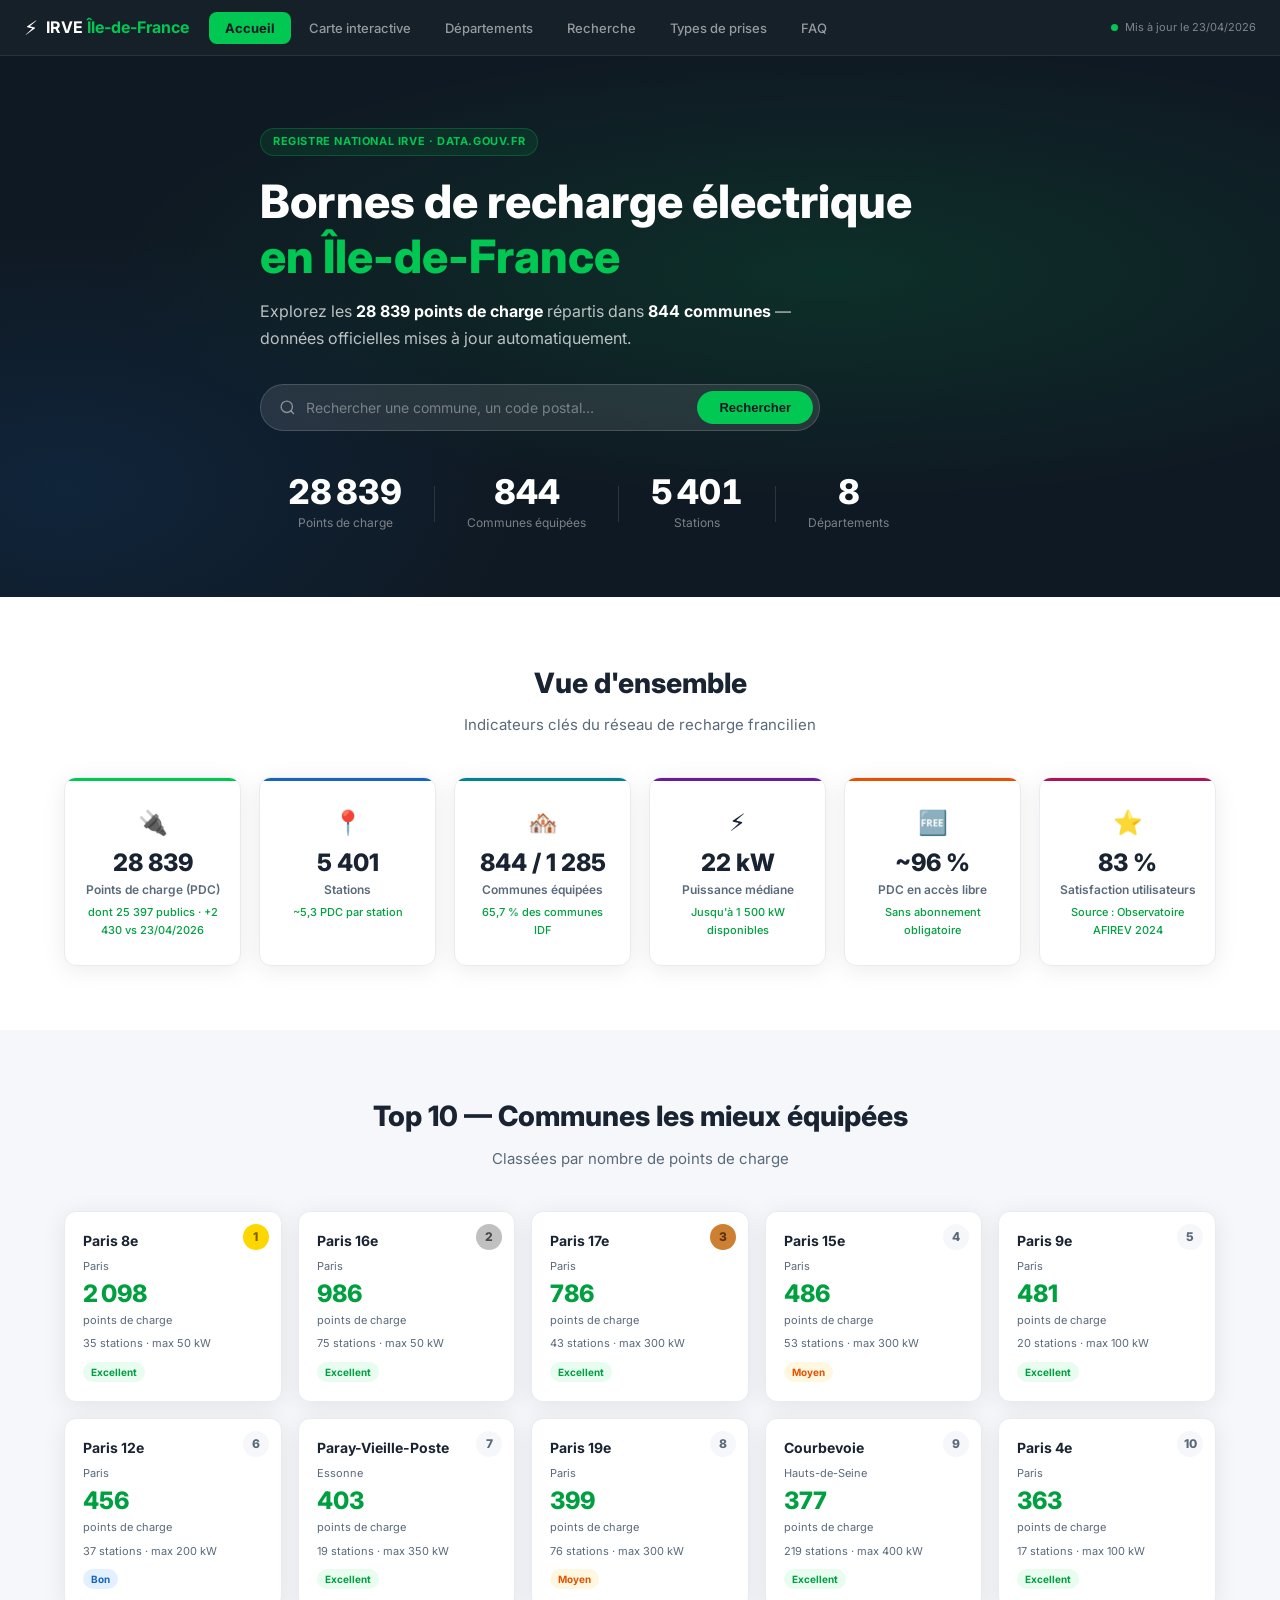
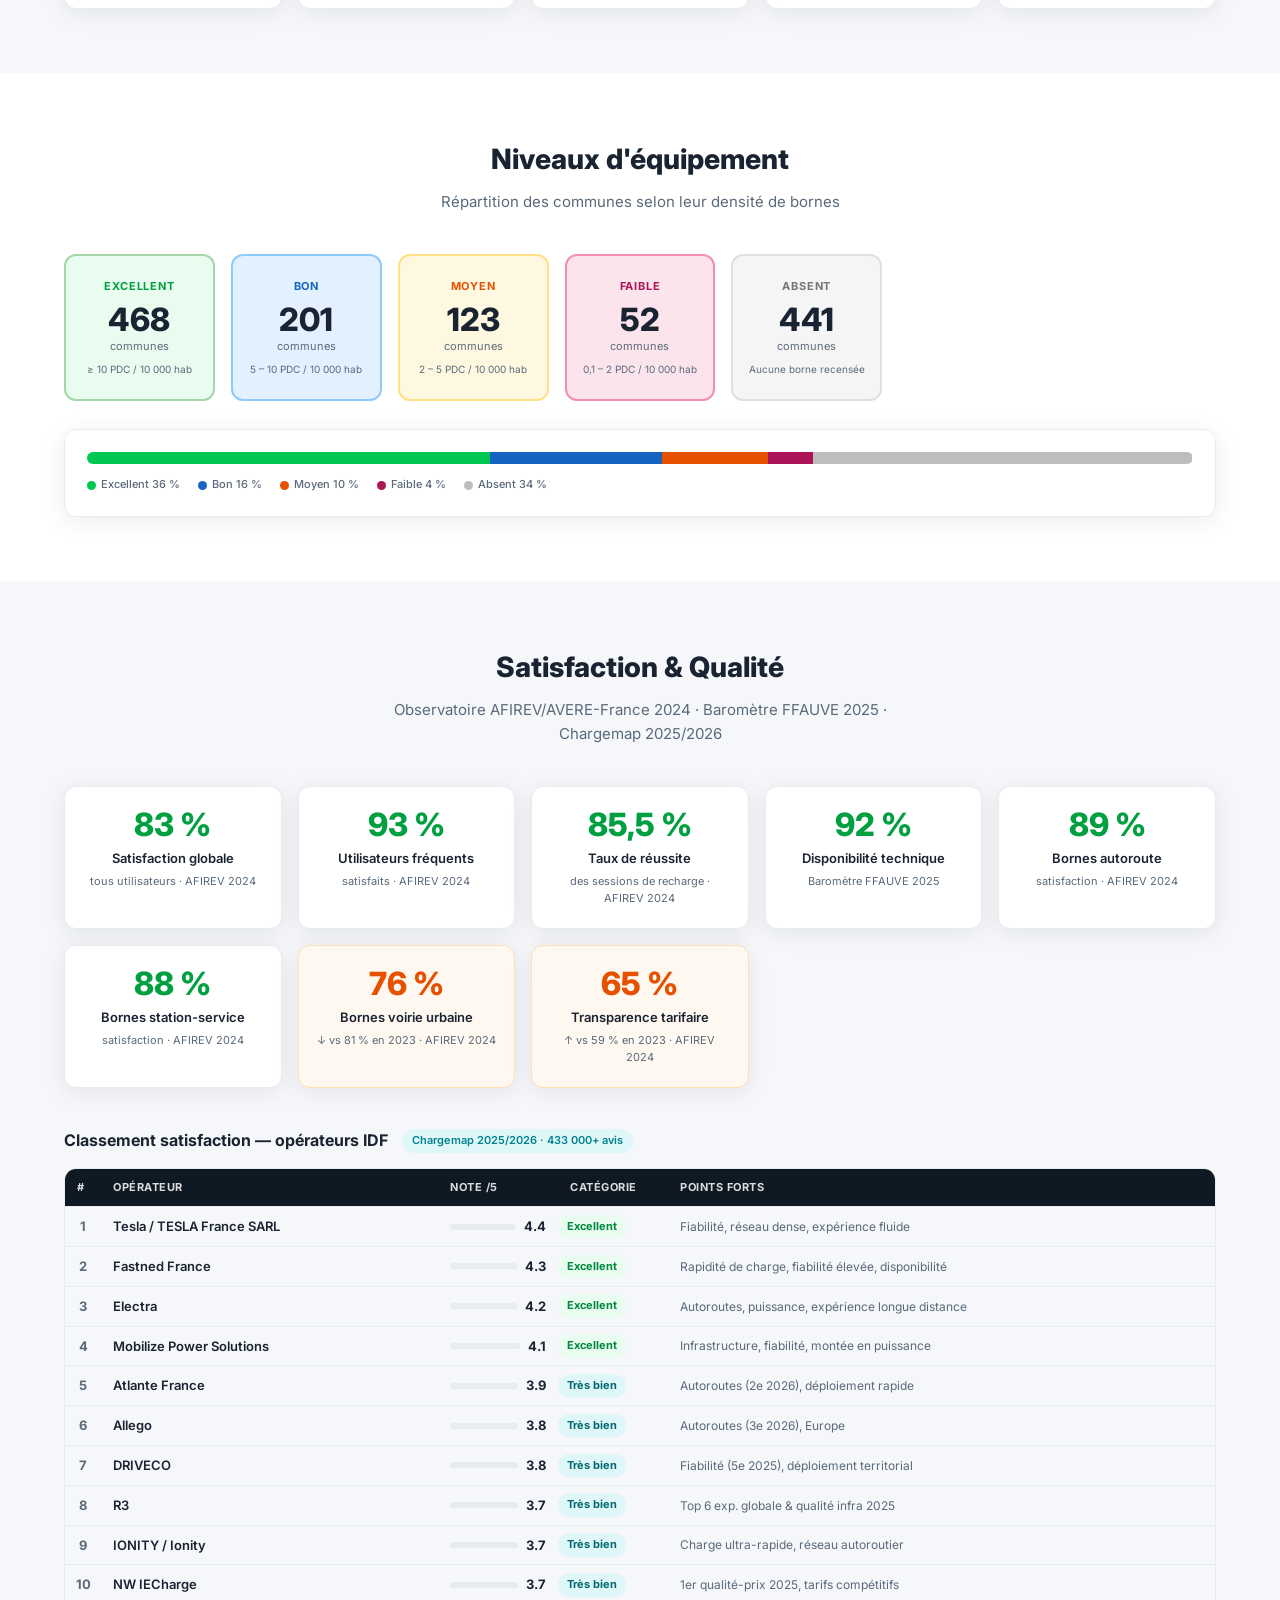
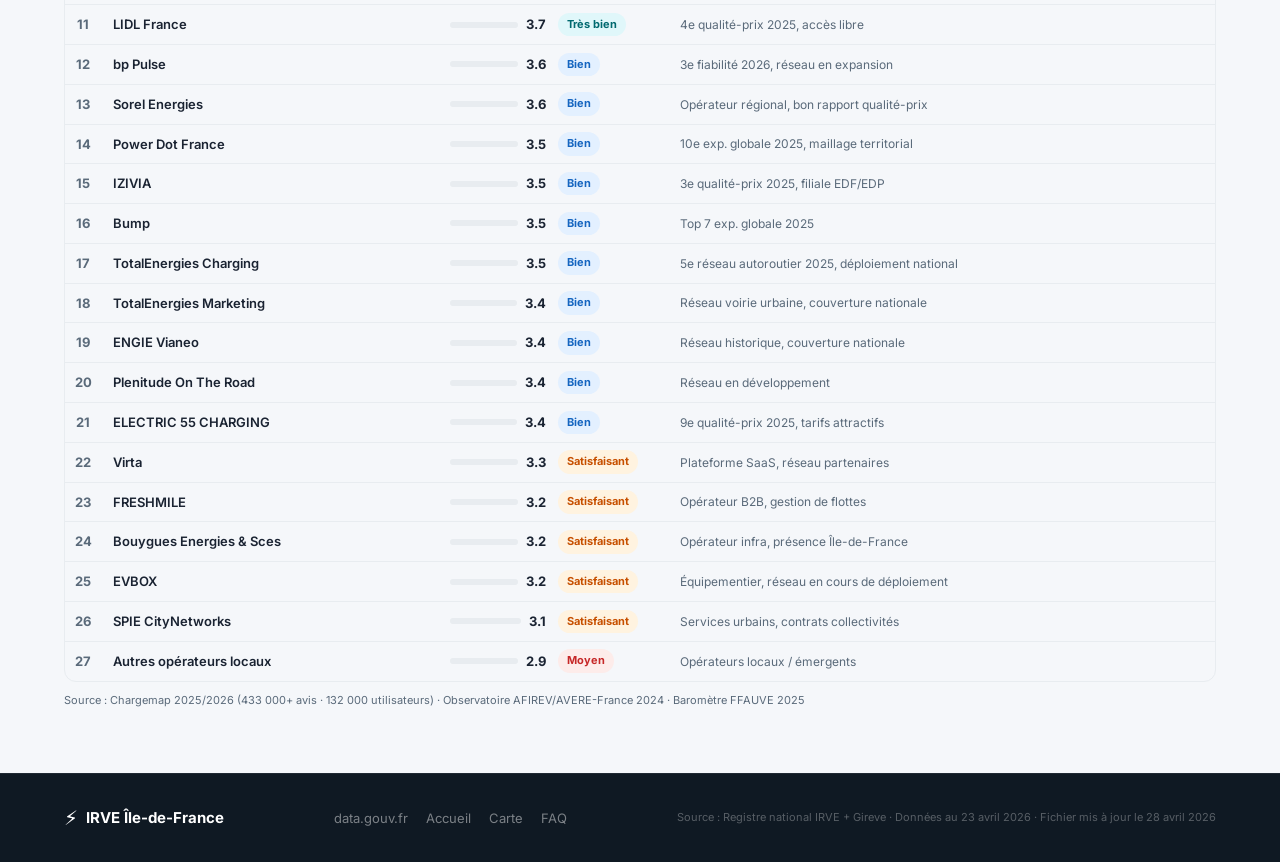
==== index.html @ 8eaebb0d "Deploy site IRVE - index.html, style.css, app.js, lib" ====
<!DOCTYPE html>
<html lang="fr">
<head>
  <meta charset="UTF-8" />
  <meta name="viewport" content="width=device-width, initial-scale=1.0" />
  <title>Bornes de Recharge Électrique — Île-de-France | IRVE IDF</title>
  <meta name="description" content="Explorez les 28 839 points de charge en Île-de-France. Carte interactive, statistiques et recherche par commune." />
  <link rel="stylesheet" href="lib/leaflet.css" />
  <link rel="stylesheet" href="style.css" />
  <link rel="preconnect" href="https://fonts.googleapis.com" />
  <link href="https://fonts.googleapis.com/css2?family=Inter:wght@300;400;500;600;700;800&display=swap" rel="stylesheet" />
</head>
<body>

<!-- ═══════════════ HEADER ═══════════════ -->
<header class="site-header">
  <div class="header-inner">
    <a href="#" class="logo" onclick="showTab('accueil');return false;">
      <span class="logo-icon">⚡</span>
      <span>IRVE <strong>Île-de-France</strong></span>
    </a>
    <nav class="tab-nav">
      <button class="tab-btn active" data-tab="accueil"    onclick="showTab('accueil')">Accueil</button>
      <button class="tab-btn"        data-tab="carte"      onclick="showTab('carte')">Carte interactive</button>
      <button class="tab-btn"        data-tab="departements" onclick="showTab('departements')">Départements</button>
      <button class="tab-btn"        data-tab="recherche"  onclick="showTab('recherche')">Recherche</button>
      <button class="tab-btn"        data-tab="types"      onclick="showTab('types')">Types de prises</button>
      <button class="tab-btn"        data-tab="faq"        onclick="showTab('faq')">FAQ</button>
    </nav>
    <div class="header-badge">
      <span class="badge-dot"></span>Mis à jour le 23/04/2026
    </div>
  </div>
</header>

<!-- ═══════════════ MENU MOBILE ═══════════════ -->
<div class="mobile-tabs">
  <button class="tab-btn active" data-tab="accueil"      onclick="showTab('accueil')">Accueil</button>
  <button class="tab-btn"        data-tab="carte"        onclick="showTab('carte')">Carte</button>
  <button class="tab-btn"        data-tab="departements" onclick="showTab('departements')">Dép.</button>
  <button class="tab-btn"        data-tab="recherche"    onclick="showTab('recherche')">Recherche</button>
  <button class="tab-btn"        data-tab="faq"          onclick="showTab('faq')">FAQ</button>
</div>

<!-- ═══════════════════════════════════════════════════════
     ONGLET 1 — ACCUEIL
     ═══════════════════════════════════════════════════════ -->
<div class="tab-panel active" id="tab-accueil">

  <!-- HERO -->
  <section class="hero">
    <div class="hero-bg"></div>
    <div class="hero-content">
      <div class="hero-label">Registre national IRVE · data.gouv.fr</div>
      <h1>Bornes de recharge électrique<br /><span class="hero-accent">en Île-de-France</span></h1>
      <p class="hero-sub">Explorez les <strong>28 839 points de charge</strong> répartis dans <strong>844 communes</strong> — données officielles mises à jour automatiquement.</p>

      <div class="search-bar-wrap">
        <div class="search-bar">
          <svg class="search-icon" viewBox="0 0 24 24" fill="none" stroke="currentColor" stroke-width="2"><circle cx="11" cy="11" r="8"/><path d="m21 21-4.35-4.35"/></svg>
          <input type="text" id="heroSearch" placeholder="Rechercher une commune, un code postal…" autocomplete="off" />
          <button class="btn-search" onclick="heroSearchGo()">Rechercher</button>
        </div>
        <div class="search-suggestions" id="heroSuggestions"></div>
      </div>

      <div class="hero-stats">
        <div class="hstat"><span class="hstat-num" data-target="28839">0</span><span class="hstat-label">Points de charge</span></div>
        <div class="hstat-sep"></div>
        <div class="hstat"><span class="hstat-num" data-target="844">0</span><span class="hstat-label">Communes équipées</span></div>
        <div class="hstat-sep"></div>
        <div class="hstat"><span class="hstat-num" data-target="5401">0</span><span class="hstat-label">Stations</span></div>
        <div class="hstat-sep"></div>
        <div class="hstat"><span class="hstat-num" data-target="8">0</span><span class="hstat-label">Départements</span></div>
      </div>
    </div>
  </section>

  <!-- KPI CARDS -->
  <section class="section-light">
    <div class="container">
      <div class="section-header"><h2>Vue d'ensemble</h2><p>Indicateurs clés du réseau de recharge francilien</p></div>
      <div class="stat-grid">
        <div class="stat-card stat-green">
          <div class="stat-card-icon">🔌</div>
          <div class="stat-card-val">28 839</div>
          <div class="stat-card-label">Points de charge (PDC)</div>
          <div class="stat-card-sub">dont 25 397 publics · +2 430 vs 23/04/2026</div>
        </div>
        <div class="stat-card stat-blue">
          <div class="stat-card-icon">📍</div>
          <div class="stat-card-val">5 401</div>
          <div class="stat-card-label">Stations</div>
          <div class="stat-card-sub">~5,3 PDC par station</div>
        </div>
        <div class="stat-card stat-teal">
          <div class="stat-card-icon">🏘️</div>
          <div class="stat-card-val">844 / 1 285</div>
          <div class="stat-card-label">Communes équipées</div>
          <div class="stat-card-sub">65,7 % des communes IDF</div>
        </div>
        <div class="stat-card stat-purple">
          <div class="stat-card-icon">⚡</div>
          <div class="stat-card-val">22 kW</div>
          <div class="stat-card-label">Puissance médiane</div>
          <div class="stat-card-sub">Jusqu'à 1 500 kW disponibles</div>
        </div>
        <div class="stat-card stat-orange">
          <div class="stat-card-icon">🆓</div>
          <div class="stat-card-val">~96 %</div>
          <div class="stat-card-label">PDC en accès libre</div>
          <div class="stat-card-sub">Sans abonnement obligatoire</div>
        </div>
        <div class="stat-card stat-pink">
          <div class="stat-card-icon">⭐</div>
          <div class="stat-card-val">83 %</div>
          <div class="stat-card-label">Satisfaction utilisateurs</div>
          <div class="stat-card-sub">Source : Observatoire AFIREV 2024</div>
        </div>
      </div>
    </div>
  </section>

  <!-- TOP 10 -->
  <section class="section-alt">
    <div class="container">
      <div class="section-header"><h2>Top 10 — Communes les mieux équipées</h2><p>Classées par nombre de points de charge</p></div>
      <div class="top-grid" id="topGrid"></div>
    </div>
  </section>

  <!-- NIVEAUX -->
  <section class="section-light">
    <div class="container">
      <div class="section-header"><h2>Niveaux d'équipement</h2><p>Répartition des communes selon leur densité de bornes</p></div>
      <div class="niveau-grid">
        <div class="niveau-card niveau-excellent"><div class="niveau-badge">Excellent</div><div class="niveau-count">468</div><div class="niveau-label">communes</div><div class="niveau-desc">≥ 10 PDC / 10 000 hab</div></div>
        <div class="niveau-card niveau-bon"><div class="niveau-badge">Bon</div><div class="niveau-count">201</div><div class="niveau-label">communes</div><div class="niveau-desc">5 – 10 PDC / 10 000 hab</div></div>
        <div class="niveau-card niveau-moyen"><div class="niveau-badge">Moyen</div><div class="niveau-count">123</div><div class="niveau-label">communes</div><div class="niveau-desc">2 – 5 PDC / 10 000 hab</div></div>
        <div class="niveau-card niveau-faible"><div class="niveau-badge">Faible</div><div class="niveau-count">52</div><div class="niveau-label">communes</div><div class="niveau-desc">0,1 – 2 PDC / 10 000 hab</div></div>
        <div class="niveau-card niveau-absent"><div class="niveau-badge">Absent</div><div class="niveau-count">441</div><div class="niveau-label">communes</div><div class="niveau-desc">Aucune borne recensée</div></div>
      </div>
      <div class="niveau-bar-wrap">
        <div class="niveau-bar">
          <div class="nb-seg nb-excellent" style="width:36.4%" title="Excellent : 468 communes"></div>
          <div class="nb-seg nb-bon"       style="width:15.6%" title="Bon : 201 communes"></div>
          <div class="nb-seg nb-moyen"     style="width:9.6%"  title="Moyen : 123 communes"></div>
          <div class="nb-seg nb-faible"    style="width:4.0%"  title="Faible : 52 communes"></div>
          <div class="nb-seg nb-absent"    style="width:34.3%" title="Absent : 441 communes"></div>
        </div>
        <div class="niveau-bar-legend">
          <span><i class="dot dot-excellent"></i>Excellent 36 %</span>
          <span><i class="dot dot-bon"></i>Bon 16 %</span>
          <span><i class="dot dot-moyen"></i>Moyen 10 %</span>
          <span><i class="dot dot-faible"></i>Faible 4 %</span>
          <span><i class="dot dot-absent"></i>Absent 34 %</span>
        </div>
      </div>
    </div>
  </section>

  <!-- SATISFACTION & QUALITÉ -->
  <section class="section-alt">
    <div class="container">
      <div class="section-header"><h2>Satisfaction &amp; Qualité</h2><p>Observatoire AFIREV/AVERE-France 2024 · Baromètre FFAUVE 2025 · Chargemap 2025/2026</p></div>
      <div class="afirev-grid">
          <div class="afirev-kpi"><div class="afirev-val">83 %</div><div class="afirev-label">Satisfaction globale</div><div class="afirev-src">tous utilisateurs · AFIREV 2024</div></div>
          <div class="afirev-kpi"><div class="afirev-val">93 %</div><div class="afirev-label">Utilisateurs fréquents</div><div class="afirev-src">satisfaits · AFIREV 2024</div></div>
          <div class="afirev-kpi"><div class="afirev-val">85,5 %</div><div class="afirev-label">Taux de réussite</div><div class="afirev-src">des sessions de recharge · AFIREV 2024</div></div>
          <div class="afirev-kpi"><div class="afirev-val">92 %</div><div class="afirev-label">Disponibilité technique</div><div class="afirev-src">Baromètre FFAUVE 2025</div></div>
          <div class="afirev-kpi"><div class="afirev-val">89 %</div><div class="afirev-label">Bornes autoroute</div><div class="afirev-src">satisfaction · AFIREV 2024</div></div>
          <div class="afirev-kpi"><div class="afirev-val">88 %</div><div class="afirev-label">Bornes station-service</div><div class="afirev-src">satisfaction · AFIREV 2024</div></div>
          <div class="afirev-kpi afirev-warn"><div class="afirev-val">76 %</div><div class="afirev-label">Bornes voirie urbaine</div><div class="afirev-src">&#8595; vs 81 % en 2023 · AFIREV 2024</div></div>
          <div class="afirev-kpi afirev-warn"><div class="afirev-val">65 %</div><div class="afirev-label">Transparence tarifaire</div><div class="afirev-src">&#8593; vs 59 % en 2023 · AFIREV 2024</div></div>
      </div>
      <div class="op-rank-header">
        <h3>Classement satisfaction — opérateurs IDF</h3>
        <span class="op-rank-badge">Chargemap 2025/2026 · 433 000+ avis</span>
      </div>
      <div class="op-table-wrap">
        <table class="op-table">
          <thead><tr><th class="op-th-rank">#</th><th>Opérateur</th><th class="op-th-note">Note /5</th><th class="op-th-cat">Catégorie</th><th class="op-th-pts">Points forts</th></tr></thead>
          <tbody>
          <tr><td class="op-rank">1</td><td class="op-nom">Tesla / TESLA France SARL</td><td class="op-note"><span class="op-bar-wrap"><span class="op-bar" style="width:88%"></span></span><strong>4.4</strong></td><td><span class="op-cat cat-excellent">Excellent</span></td><td class="op-pts">Fiabilité, réseau dense, expérience fluide</td></tr>
          <tr><td class="op-rank">2</td><td class="op-nom">Fastned France</td><td class="op-note"><span class="op-bar-wrap"><span class="op-bar" style="width:86%"></span></span><strong>4.3</strong></td><td><span class="op-cat cat-excellent">Excellent</span></td><td class="op-pts">Rapidité de charge, fiabilité élevée, disponibilité</td></tr>
          <tr><td class="op-rank">3</td><td class="op-nom">Electra</td><td class="op-note"><span class="op-bar-wrap"><span class="op-bar" style="width:84%"></span></span><strong>4.2</strong></td><td><span class="op-cat cat-excellent">Excellent</span></td><td class="op-pts">Autoroutes, puissance, expérience longue distance</td></tr>
          <tr><td class="op-rank">4</td><td class="op-nom">Mobilize Power Solutions</td><td class="op-note"><span class="op-bar-wrap"><span class="op-bar" style="width:82%"></span></span><strong>4.1</strong></td><td><span class="op-cat cat-excellent">Excellent</span></td><td class="op-pts">Infrastructure, fiabilité, montée en puissance</td></tr>
          <tr><td class="op-rank">5</td><td class="op-nom">Atlante France</td><td class="op-note"><span class="op-bar-wrap"><span class="op-bar" style="width:78%"></span></span><strong>3.9</strong></td><td><span class="op-cat cat-tresbien">Très bien</span></td><td class="op-pts">Autoroutes (2e 2026), déploiement rapide</td></tr>
          <tr><td class="op-rank">6</td><td class="op-nom">Allego</td><td class="op-note"><span class="op-bar-wrap"><span class="op-bar" style="width:76%"></span></span><strong>3.8</strong></td><td><span class="op-cat cat-tresbien">Très bien</span></td><td class="op-pts">Autoroutes (3e 2026), Europe</td></tr>
          <tr><td class="op-rank">7</td><td class="op-nom">DRIVECO</td><td class="op-note"><span class="op-bar-wrap"><span class="op-bar" style="width:76%"></span></span><strong>3.8</strong></td><td><span class="op-cat cat-tresbien">Très bien</span></td><td class="op-pts">Fiabilité (5e 2025), déploiement territorial</td></tr>
          <tr><td class="op-rank">8</td><td class="op-nom">R3</td><td class="op-note"><span class="op-bar-wrap"><span class="op-bar" style="width:74%"></span></span><strong>3.7</strong></td><td><span class="op-cat cat-tresbien">Très bien</span></td><td class="op-pts">Top 6 exp. globale &amp; qualité infra 2025</td></tr>
          <tr><td class="op-rank">9</td><td class="op-nom">IONITY / Ionity</td><td class="op-note"><span class="op-bar-wrap"><span class="op-bar" style="width:74%"></span></span><strong>3.7</strong></td><td><span class="op-cat cat-tresbien">Très bien</span></td><td class="op-pts">Charge ultra-rapide, réseau autoroutier</td></tr>
          <tr><td class="op-rank">10</td><td class="op-nom">NW IECharge</td><td class="op-note"><span class="op-bar-wrap"><span class="op-bar" style="width:74%"></span></span><strong>3.7</strong></td><td><span class="op-cat cat-tresbien">Très bien</span></td><td class="op-pts">1er qualité-prix 2025, tarifs compétitifs</td></tr>
          <tr><td class="op-rank">11</td><td class="op-nom">LIDL France</td><td class="op-note"><span class="op-bar-wrap"><span class="op-bar" style="width:74%"></span></span><strong>3.7</strong></td><td><span class="op-cat cat-tresbien">Très bien</span></td><td class="op-pts">4e qualité-prix 2025, accès libre</td></tr>
          <tr><td class="op-rank">12</td><td class="op-nom">bp Pulse</td><td class="op-note"><span class="op-bar-wrap"><span class="op-bar" style="width:72%"></span></span><strong>3.6</strong></td><td><span class="op-cat cat-bien">Bien</span></td><td class="op-pts">3e fiabilité 2026, réseau en expansion</td></tr>
          <tr><td class="op-rank">13</td><td class="op-nom">Sorel Energies</td><td class="op-note"><span class="op-bar-wrap"><span class="op-bar" style="width:72%"></span></span><strong>3.6</strong></td><td><span class="op-cat cat-bien">Bien</span></td><td class="op-pts">Opérateur régional, bon rapport qualité-prix</td></tr>
          <tr><td class="op-rank">14</td><td class="op-nom">Power Dot France</td><td class="op-note"><span class="op-bar-wrap"><span class="op-bar" style="width:70%"></span></span><strong>3.5</strong></td><td><span class="op-cat cat-bien">Bien</span></td><td class="op-pts">10e exp. globale 2025, maillage territorial</td></tr>
          <tr><td class="op-rank">15</td><td class="op-nom">IZIVIA</td><td class="op-note"><span class="op-bar-wrap"><span class="op-bar" style="width:70%"></span></span><strong>3.5</strong></td><td><span class="op-cat cat-bien">Bien</span></td><td class="op-pts">3e qualité-prix 2025, filiale EDF/EDP</td></tr>
          <tr><td class="op-rank">16</td><td class="op-nom">Bump</td><td class="op-note"><span class="op-bar-wrap"><span class="op-bar" style="width:70%"></span></span><strong>3.5</strong></td><td><span class="op-cat cat-bien">Bien</span></td><td class="op-pts">Top 7 exp. globale 2025</td></tr>
          <tr><td class="op-rank">17</td><td class="op-nom">TotalEnergies Charging</td><td class="op-note"><span class="op-bar-wrap"><span class="op-bar" style="width:70%"></span></span><strong>3.5</strong></td><td><span class="op-cat cat-bien">Bien</span></td><td class="op-pts">5e réseau autoroutier 2025, déploiement national</td></tr>
          <tr><td class="op-rank">18</td><td class="op-nom">TotalEnergies Marketing</td><td class="op-note"><span class="op-bar-wrap"><span class="op-bar" style="width:68%"></span></span><strong>3.4</strong></td><td><span class="op-cat cat-bien">Bien</span></td><td class="op-pts">Réseau voirie urbaine, couverture nationale</td></tr>
          <tr><td class="op-rank">19</td><td class="op-nom">ENGIE Vianeo</td><td class="op-note"><span class="op-bar-wrap"><span class="op-bar" style="width:68%"></span></span><strong>3.4</strong></td><td><span class="op-cat cat-bien">Bien</span></td><td class="op-pts">Réseau historique, couverture nationale</td></tr>
          <tr><td class="op-rank">20</td><td class="op-nom">Plenitude On The Road</td><td class="op-note"><span class="op-bar-wrap"><span class="op-bar" style="width:68%"></span></span><strong>3.4</strong></td><td><span class="op-cat cat-bien">Bien</span></td><td class="op-pts">Réseau en développement</td></tr>
          <tr><td class="op-rank">21</td><td class="op-nom">ELECTRIC 55 CHARGING</td><td class="op-note"><span class="op-bar-wrap"><span class="op-bar" style="width:68%"></span></span><strong>3.4</strong></td><td><span class="op-cat cat-bien">Bien</span></td><td class="op-pts">9e qualité-prix 2025, tarifs attractifs</td></tr>
          <tr><td class="op-rank">22</td><td class="op-nom">Virta</td><td class="op-note"><span class="op-bar-wrap"><span class="op-bar" style="width:66%"></span></span><strong>3.3</strong></td><td><span class="op-cat cat-satisf">Satisfaisant</span></td><td class="op-pts">Plateforme SaaS, réseau partenaires</td></tr>
          <tr><td class="op-rank">23</td><td class="op-nom">FRESHMILE</td><td class="op-note"><span class="op-bar-wrap"><span class="op-bar" style="width:64%"></span></span><strong>3.2</strong></td><td><span class="op-cat cat-satisf">Satisfaisant</span></td><td class="op-pts">Opérateur B2B, gestion de flottes</td></tr>
          <tr><td class="op-rank">24</td><td class="op-nom">Bouygues Energies &amp; Sces</td><td class="op-note"><span class="op-bar-wrap"><span class="op-bar" style="width:64%"></span></span><strong>3.2</strong></td><td><span class="op-cat cat-satisf">Satisfaisant</span></td><td class="op-pts">Opérateur infra, présence Île-de-France</td></tr>
          <tr><td class="op-rank">25</td><td class="op-nom">EVBOX</td><td class="op-note"><span class="op-bar-wrap"><span class="op-bar" style="width:64%"></span></span><strong>3.2</strong></td><td><span class="op-cat cat-satisf">Satisfaisant</span></td><td class="op-pts">Équipementier, réseau en cours de déploiement</td></tr>
          <tr><td class="op-rank">26</td><td class="op-nom">SPIE CityNetworks</td><td class="op-note"><span class="op-bar-wrap"><span class="op-bar" style="width:62%"></span></span><strong>3.1</strong></td><td><span class="op-cat cat-satisf">Satisfaisant</span></td><td class="op-pts">Services urbains, contrats collectivités</td></tr>
          <tr><td class="op-rank">27</td><td class="op-nom">Autres opérateurs locaux</td><td class="op-note"><span class="op-bar-wrap"><span class="op-bar" style="width:58%"></span></span><strong>2.9</strong></td><td><span class="op-cat cat-moyen">Moyen</span></td><td class="op-pts">Opérateurs locaux / émergents</td></tr>
          </tbody>
        </table>
      </div>
      <p class="op-source">Source : Chargemap 2025/2026 (433 000+ avis · 132 000 utilisateurs) · Observatoire AFIREV/AVERE-France 2024 · Baromètre FFAUVE 2025</p>
    </div>
  </section>
</div>

<!-- ═══════════════════════════════════════════════════════
     ONGLET 2 — CARTE INTERACTIVE
     ═══════════════════════════════════════════════════════ -->
<div class="tab-panel" id="tab-carte">

  <!-- Barre de contrôles -->
  <div class="map-toolbar">
    <div class="map-ctrl-group">
      <span class="map-ctrl-label">Affichage</span>
      <div class="map-toggle-group">
        <button class="map-toggle active" id="mapToggleAll"  onclick="setMapMode('all')">Toutes</button>
        <button class="map-toggle"        id="mapToggleIrve" onclick="setMapMode('irve')">Équipées</button>
        <button class="map-toggle"        id="mapToggleSans" onclick="setMapMode('sans')">Sans borne</button>
      </div>
    </div>
    <div class="map-ctrl-group">
      <span class="map-ctrl-label">Couleur</span>
      <select class="map-select-sm" id="mapColorBy" onchange="updateMapColors()">
        <option value="niveau">Niveau équip.</option>
        <option value="dept">Département</option>
        <option value="pdc">Nb PDC</option>
        <option value="densite">Densité pop.</option>
        <option value="revenu">Revenu médian</option>
      </select>
    </div>
    <div class="map-ctrl-group">
      <span class="map-ctrl-label">Limites</span>
      <div class="map-toggle-group">
        <button class="map-toggle active" id="mapToggleDept"    onclick="toggleBorder('dept')">Dép.</button>
        <button class="map-toggle"        id="mapToggleCommune" onclick="toggleBorder('commune')">Communes</button>
      </div>
    </div>
    <div class="map-ctrl-group">
      <span class="map-ctrl-label">Département</span>
      <select class="map-select-sm" id="mapFilterDept" onchange="filterMap()">
        <option value="">Tous</option>
        <option value="75">Paris (75)</option>
        <option value="77">Seine-et-Marne (77)</option>
        <option value="78">Yvelines (78)</option>
        <option value="91">Essonne (91)</option>
        <option value="92">Hauts-de-Seine (92)</option>
        <option value="93">Seine-Saint-Denis (93)</option>
        <option value="94">Val-de-Marne (94)</option>
        <option value="95">Val-d'Oise (95)</option>
      </select>
    </div>
    <div class="map-ctrl-group map-ctrl-search">
      <span class="map-ctrl-label">Commune</span>
      <input type="text" class="map-input-sm" id="mapSearch" placeholder="Nom ou CP…" oninput="filterMapSearch()" />
    </div>
    <div class="map-stat-inline">
      <span id="mapStatCount">—</span> communes &nbsp;|&nbsp;
      <span id="mapStatPDC">—</span> PDC
    </div>
  </div>

  <!-- Carte -->
  <div id="mainMap"></div>

  <!-- Légende flottante -->
  <div class="map-legend-float" id="mapLegend"></div>

</div>

<!-- ═══════════════════════════════════════════════════════
     ONGLET 3 — DÉPARTEMENTS
     ═══════════════════════════════════════════════════════ -->
<div class="tab-panel" id="tab-departements">
  <div class="container" style="padding-top:48px;padding-bottom:48px;">
    <div class="section-header"><h2>Répartition par département</h2><p>Cliquez sur un département pour filtrer la recherche</p></div>
    <div class="dept-grid" id="deptGrid"></div>
  </div>
</div>

<!-- ═══════════════════════════════════════════════════════
     ONGLET 4 — RECHERCHE
     ═══════════════════════════════════════════════════════ -->
<div class="tab-panel" id="tab-recherche">
  <div class="container" style="padding-top:48px;padding-bottom:48px;">
    <div class="section-header"><h2>Recherche par commune</h2><p>Filtrez les 1 285 communes d'Île-de-France</p></div>

    <div class="filter-bar">
      <div class="filter-group">
        <label>Département</label>
        <select id="filterDept" onchange="applyFilters()">
          <option value="">Tous</option>
          <option value="75">Paris (75)</option>
          <option value="77">Seine-et-Marne (77)</option>
          <option value="78">Yvelines (78)</option>
          <option value="91">Essonne (91)</option>
          <option value="92">Hauts-de-Seine (92)</option>
          <option value="93">Seine-Saint-Denis (93)</option>
          <option value="94">Val-de-Marne (94)</option>
          <option value="95">Val-d'Oise (95)</option>
        </select>
      </div>
      <div class="filter-group">
        <label>Niveau équipement</label>
        <select id="filterNiveau" onchange="applyFilters()">
          <option value="">Tous</option>
          <option value="Excellent">Excellent</option>
          <option value="Bon">Bon</option>
          <option value="Moyen">Moyen</option>
          <option value="Faible">Faible</option>
          <option value="Absent">Absent</option>
        </select>
      </div>
      <div class="filter-group">
        <label>Classe commune</label>
        <select id="filterClasse" onchange="applyFilters()">
          <option value="">Toutes</option>
          <option value="Urbaine dense">Urbaine dense</option>
          <option value="Urbaine">Urbaine</option>
          <option value="Periurbaine">Périurbaine</option>
          <option value="Rurale">Rurale</option>
        </select>
      </div>
      <div class="filter-group filter-search">
        <label>Commune ou code postal</label>
        <input type="text" id="filterText" placeholder="Ex : Versailles, 78000…" oninput="debouncedFilter()" />
      </div>
      <button class="btn-reset" onclick="resetFilters()">✕ Réinitialiser</button>
    </div>

    <div class="table-meta" id="tableMeta">Chargement…</div>
    <div class="table-wrap">
      <table class="commune-table" id="communeTable">
        <thead>
          <tr>
            <th onclick="sortTable('commune')">Commune <span class="sort-arrow" id="sort-commune"></span></th>
            <th onclick="sortTable('dept')">Dép. <span class="sort-arrow" id="sort-dept"></span></th>
            <th onclick="sortTable('pdc')">PDC <span class="sort-arrow" id="sort-pdc">↓</span></th>
            <th onclick="sortTable('stations')">Stations <span class="sort-arrow" id="sort-stations"></span></th>
            <th onclick="sortTable('puiss_max')">Puiss. max <span class="sort-arrow" id="sort-puiss_max"></span></th>
            <th onclick="sortTable('pct_libre')">Accès libre <span class="sort-arrow" id="sort-pct_libre"></span></th>
            <th onclick="sortTable('pdc_10k')">PDC/10k hab <span class="sort-arrow" id="sort-pdc_10k"></span></th>
            <th>Niveau</th>
          </tr>
        </thead>
        <tbody id="communeTableBody"></tbody>
      </table>
    </div>
    <div class="pagination" id="pagination"></div>
    <div id="ficheZone" class="fiche-zone" style="display:none"></div>
  </div>
</div>

<!-- ═══════════════════════════════════════════════════════
     ONGLET 5 — TYPES DE PRISES
     ═══════════════════════════════════════════════════════ -->
<div class="tab-panel" id="tab-types">
  <div class="container" style="padding-top:48px;padding-bottom:48px;">
    <div class="section-header"><h2>Types de connecteurs</h2><p>Compatibilité avec les principaux standards de recharge</p></div>
    <div class="connectors-grid">
      <div class="connector-card">
        <div class="connector-icon conn-t2">T2</div>
        <div class="connector-name">Type 2 (Mennekes)</div>
        <div class="connector-count" id="cnt-t2">—</div>
        <div class="connector-desc">Standard européen AC. Compatible avec la quasi-totalité des VE du marché.</div>
        <div class="connector-power">Jusqu'à 22 kW AC</div>
      </div>
      <div class="connector-card">
        <div class="connector-icon conn-ccs">CCS</div>
        <div class="connector-name">CCS Combo 2</div>
        <div class="connector-count" id="cnt-ccs">—</div>
        <div class="connector-desc">Recharge rapide DC. Standard dominant pour les voitures européennes et américaines.</div>
        <div class="connector-power">Jusqu'à 1 500 kW DC</div>
      </div>
      <div class="connector-card">
        <div class="connector-icon conn-chad">CHD</div>
        <div class="connector-name">CHAdeMO</div>
        <div class="connector-count" id="cnt-chad">—</div>
        <div class="connector-desc">Recharge rapide DC. Standard japonais pour Nissan, Mitsubishi.</div>
        <div class="connector-power">Jusqu'à 100 kW DC</div>
      </div>
      <div class="connector-card">
        <div class="connector-icon conn-ef">EF</div>
        <div class="connector-name">Prise EF (domestique)</div>
        <div class="connector-count" id="cnt-ef">—</div>
        <div class="connector-desc">Prise standard française (Mode 2). Recharge lente, usage d'appoint.</div>
        <div class="connector-power">Jusqu'à 3,7 kW AC</div>
      </div>
    </div>
    <div class="power-table-wrap">
      <h3>Tableau des puissances de recharge</h3>
      <table class="power-table">
        <thead><tr><th>Type de borne</th><th>Puissance</th><th>Temps recharge 50 kWh</th><th>Usage typique</th></tr></thead>
        <tbody>
          <tr><td>Prise EF (Mode 2)</td><td>2,3 – 3,7 kW</td><td>13 – 22 h</td><td>Domicile, dépannage</td></tr>
          <tr><td>Borne AC (Type 2)</td><td>7 – 22 kW</td><td>2 – 7 h</td><td>Domicile, parking, travail</td></tr>
          <tr><td>Borne rapide DC</td><td>50 – 150 kW</td><td>20 – 60 min</td><td>Autoroute, centre commercial</td></tr>
          <tr><td>Borne ultra-rapide DC</td><td>150 – 1 500 kW</td><td>3 – 20 min</td><td>Corridor autoroutier</td></tr>
        </tbody>
      </table>
    </div>
  </div>
</div>

<!-- ═══════════════════════════════════════════════════════
     ONGLET 6 — FAQ
     ═══════════════════════════════════════════════════════ -->
<div class="tab-panel" id="tab-faq">
  <div class="container" style="padding-top:48px;padding-bottom:48px;">
    <div class="section-header"><h2>Questions fréquentes</h2><p>Tout ce que vous devez savoir sur la recharge électrique en IDF</p></div>
    <div class="faq-list">

      <div class="faq-item">
        <button class="faq-q" onclick="toggleFaq(this)">Combien y a-t-il de bornes de recharge en Île-de-France ?<span class="faq-arrow">▾</span></button>
        <div class="faq-a">Au 23 avril 2026, l'Île-de-France compte <strong>28 839 points de charge (PDC)</strong> toutes sources confondues, dont <strong>25 397 PDC publics</strong>, répartis dans <strong>5 401 stations</strong> sur <strong>844 communes</strong>. +2 430 PDC supplémentaires intègrent désormais les PDC réservés (+1 045) et le réseau Gireve (+2 397).</div>
      </div>
      <div class="faq-item">
        <button class="faq-q" onclick="toggleFaq(this)">Quels types de connecteurs sont disponibles ?<span class="faq-arrow">▾</span></button>
        <div class="faq-a">Quatre types : <strong>Type 2 (Mennekes)</strong> pour la recharge AC (standard européen), <strong>CCS Combo 2</strong> pour la recharge rapide DC, <strong>CHAdeMO</strong> pour certains véhicules japonais, et la <strong>prise EF</strong> (prise domestique, recharge lente).</div>
      </div>
      <div class="faq-item">
        <button class="faq-q" onclick="toggleFaq(this)">Les bornes sont-elles accessibles librement ?<span class="faq-arrow">▾</span></button>
        <div class="faq-a">Environ <strong>96 % des PDC franciliens sont en accès libre</strong>, sans abonnement obligatoire. La plupart acceptent un paiement par carte bancaire ou via application mobile.</div>
      </div>
      <div class="faq-item">
        <button class="faq-q" onclick="toggleFaq(this)">Quelle est la puissance disponible ?<span class="faq-arrow">▾</span></button>
        <div class="faq-a">La puissance médiane est de <strong>22 kW</strong> (recharge AC standard). Les bornes ultra-rapides DC peuvent atteindre <strong>1 500 kW</strong> (Tigery, Essonne). Moins de 10 % des PDC dépassent 50 kW.</div>
      </div>
      <div class="faq-item">
        <button class="faq-q" onclick="toggleFaq(this)">Quels sont les principaux opérateurs ?<span class="faq-arrow">▾</span></button>
        <div class="faq-a"><strong>TotalEnergies Charging Services</strong>, <strong>Bouygues Energies &amp; Services</strong>, <strong>IZIVIA</strong>, <strong>Electra</strong>, <strong>Bump</strong> et <strong>SPIE CityNetworks</strong> sont les principaux opérateurs en IDF.</div>
      </div>
      <div class="faq-item">
        <button class="faq-q" onclick="toggleFaq(this)">D'où proviennent ces données ?<span class="faq-arrow">▾</span></button>
        <div class="faq-a">Ces données sont issues du <strong>Registre national IRVE</strong>, publié en open data sur <a href="https://www.data.gouv.fr" target="_blank" rel="noopener">data.gouv.fr</a>. Elles sont enrichies par des données socio-démographiques INSEE. Mise à jour automatique chaque lundi matin.</div>
      </div>
      <div class="faq-item">
        <button class="faq-q" onclick="toggleFaq(this)">Comment est calculé le niveau d'équipement ?<span class="faq-arrow">▾</span></button>
        <div class="faq-a"><strong>Excellent</strong> ≥ 10 PDC/10k hab · <strong>Bon</strong> : 5–10 · <strong>Moyen</strong> : 2–5 · <strong>Faible</strong> : 0,1–2 · <strong>Absent</strong> : aucune borne.</div>
      </div>
      <div class="faq-item">
        <button class="faq-q" onclick="toggleFaq(this)">Pourquoi certaines communes n'ont-elles aucune borne ?<span class="faq-arrow">▾</span></button>
        <div class="faq-a"><strong>441 communes</strong> (34 %) n'ont aucun PDC recensé — principalement des communes rurales de Seine-et-Marne. Leur équipement dépend des politiques locales et des projets France 2030.</div>
      </div>
    </div>
  </div>
</div>

<!-- ═══════════════ FOOTER ═══════════════ -->
<footer class="site-footer">
  <div class="container footer-inner">
    <div class="footer-brand"><span class="logo-icon">⚡</span> IRVE Île-de-France</div>
    <div class="footer-links">
      <a href="https://www.data.gouv.fr" target="_blank" rel="noopener">data.gouv.fr</a>
      <a href="#" onclick="showTab('accueil');return false;">Accueil</a>
      <a href="#" onclick="showTab('carte');return false;">Carte</a>
      <a href="#" onclick="showTab('faq');return false;">FAQ</a>
    </div>
    <div class="footer-note">Source : Registre national IRVE + Gireve · Données au 23 avril 2026 · Fichier mis à jour le 28 avril 2026</div>
  </div>
</footer>

<script src="lib/leaflet.js"></script>
<script src="lib/depts_idf.js"></script>
<script src="lib/communes_idf.js"></script>
<script src="lib/pdc_detail.js"></script>
<script src="data_embed.js"></script>
<script src="app.js"></script>
</body>
</html>
---- lib/leaflet.css ----
/* required styles */

.leaflet-pane,
.leaflet-tile,
.leaflet-marker-icon,
.leaflet-marker-shadow,
.leaflet-tile-container,
.leaflet-pane > svg,
.leaflet-pane > canvas,
.leaflet-zoom-box,
.leaflet-image-layer,
.leaflet-layer {
	position: absolute;
	left: 0;
	top: 0;
	}
.leaflet-container {
	overflow: hidden;
	}
.leaflet-tile,
.leaflet-marker-icon,
.leaflet-marker-shadow {
	-webkit-user-select: none;
	   -moz-user-select: none;
	        user-select: none;
	  -webkit-user-drag: none;
	}
/* Prevents IE11 from highlighting tiles in blue */
.leaflet-tile::selection {
	background: transparent;
}
/* Safari renders non-retina tile on retina better with this, but Chrome is worse */
.leaflet-safari .leaflet-tile {
	image-rendering: -webkit-optimize-contrast;
	}
/* hack that prevents hw layers "stretching" when loading new tiles */
.leaflet-safari .leaflet-tile-container {
	width: 1600px;
	height: 1600px;
	-webkit-transform-origin: 0 0;
	}
.leaflet-marker-icon,
.leaflet-marker-shadow {
	display: block;
	}
/* .leaflet-container svg: reset svg max-width decleration shipped in Joomla! (joomla.org) 3.x */
/* .leaflet-container img: map is broken in FF if you have max-width: 100% on tiles */
.leaflet-container .leaflet-overlay-pane svg {
	max-width: none !important;
	max-height: none !important;
	}
.leaflet-container .leaflet-marker-pane img,
.leaflet-container .leaflet-shadow-pane img,
.leaflet-container .leaflet-tile-pane img,
.leaflet-container img.leaflet-image-layer,
.leaflet-container .leaflet-tile {
	max-width: none !important;
	max-height: none !important;
	width: auto;
	padding: 0;
	}

.leaflet-container img.leaflet-tile {
	/* See: https://bugs.chromium.org/p/chromium/issues/detail?id=600120 */
	mix-blend-mode: plus-lighter;
}

.leaflet-container.leaflet-touch-zoom {
	-ms-touch-action: pan-x pan-y;
	touch-action: pan-x pan-y;
	}
.leaflet-container.leaflet-touch-drag {
	-ms-touch-action: pinch-zoom;
	/* Fallback for FF which doesn't support pinch-zoom */
	touch-action: none;
	touch-action: pinch-zoom;
}
.leaflet-container.leaflet-touch-drag.leaflet-touch-zoom {
	-ms-touch-action: none;
	touch-action: none;
}
.leaflet-container {
	-webkit-tap-highlight-color: transparent;
}
.leaflet-container a {
	-webkit-tap-highlight-color: rgba(51, 181, 229, 0.4);
}
.leaflet-tile {
	filter: inherit;
	visibility: hidden;
	}
.leaflet-tile-loaded {
	visibility: inherit;
	}
.leaflet-zoom-box {
	width: 0;
	height: 0;
	-moz-box-sizing: border-box;
	     box-sizing: border-box;
	z-index: 800;
	}
/* workaround for https://bugzilla.mozilla.org/show_bug.cgi?id=888319 */
.leaflet-overlay-pane svg {
	-moz-user-select: none;
	}

.leaflet-pane         { z-index: 400; }

.leaflet-tile-pane    { z-index: 200; }
.leaflet-overlay-pane { z-index: 400; }
.leaflet-shadow-pane  { z-index: 500; }
.leaflet-marker-pane  { z-index: 600; }
.leaflet-tooltip-pane   { z-index: 650; }
.leaflet-popup-pane   { z-index: 700; }

.leaflet-map-pane canvas { z-index: 100; }
.leaflet-map-pane svg    { z-index: 200; }

.leaflet-vml-shape {
	width: 1px;
	height: 1px;
	}
.lvml {
	behavior: url(#default#VML);
	display: inline-block;
	position: absolute;
	}


/* control positioning */

.leaflet-control {
	position: relative;
	z-index: 800;
	pointer-events: visiblePainted; /* IE 9-10 doesn't have auto */
	pointer-events: auto;
	}
.leaflet-top,
.leaflet-bottom {
	position: absolute;
	z-index: 1000;
	pointer-events: none;
	}
.leaflet-top {
	top: 0;
	}
.leaflet-right {
	right: 0;
	}
.leaflet-bottom {
	bottom: 0;
	}
.leaflet-left {
	left: 0;
	}
.leaflet-control {
	float: left;
	clear: both;
	}
.leaflet-right .leaflet-control {
	float: right;
	}
.leaflet-top .leaflet-control {
	margin-top: 10px;
	}
.leaflet-bottom .leaflet-control {
	margin-bottom: 10px;
	}
.leaflet-left .leaflet-control {
	margin-left: 10px;
	}
.leaflet-right .leaflet-control {
	margin-right: 10px;
	}


/* zoom and fade animations */

.leaflet-fade-anim .leaflet-popup {
	opacity: 0;
	-webkit-transition: opacity 0.2s linear;
	   -moz-transition: opacity 0.2s linear;
	        transition: opacity 0.2s linear;
	}
.leaflet-fade-anim .leaflet-map-pane .leaflet-popup {
	opacity: 1;
	}
.leaflet-zoom-animated {
	-webkit-transform-origin: 0 0;
	    -ms-transform-origin: 0 0;
	        transform-origin: 0 0;
	}
svg.leaflet-zoom-animated {
	will-change: transform;
}

.leaflet-zoom-anim .leaflet-zoom-animated {
	-webkit-transition: -webkit-transform 0.25s cubic-bezier(0,0,0.25,1);
	   -moz-transition:    -moz-transform 0.25s cubic-bezier(0,0,0.25,1);
	        transition:         transform 0.25s cubic-bezier(0,0,0.25,1);
	}
.leaflet-zoom-anim .leaflet-tile,
.leaflet-pan-anim .leaflet-tile {
	-webkit-transition: none;
	   -moz-transition: none;
	        transition: none;
	}

.leaflet-zoom-anim .leaflet-zoom-hide {
	visibility: hidden;
	}


/* cursors */

.leaflet-interactive {
	cursor: pointer;
	}
.leaflet-grab {
	cursor: -webkit-grab;
	cursor:    -moz-grab;
	cursor:         grab;
	}
.leaflet-crosshair,
.leaflet-crosshair .leaflet-interactive {
	cursor: crosshair;
	}
.leaflet-popup-pane,
.leaflet-control {
	cursor: auto;
	}
.leaflet-dragging .leaflet-grab,
.leaflet-dragging .leaflet-grab .leaflet-interactive,
.leaflet-dragging .leaflet-marker-draggable {
	cursor: move;
	cursor: -webkit-grabbing;
	cursor:    -moz-grabbing;
	cursor:         grabbing;
	}

/* marker & overlays interactivity */
.leaflet-marker-icon,
.leaflet-marker-shadow,
.leaflet-image-layer,
.leaflet-pane > svg path,
.leaflet-tile-container {
	pointer-events: none;
	}

.leaflet-marker-icon.leaflet-interactive,
.leaflet-image-layer.leaflet-interactive,
.leaflet-pane > svg path.leaflet-interactive,
svg.leaflet-image-layer.leaflet-interactive path {
	pointer-events: visiblePainted; /* IE 9-10 doesn't have auto */
	pointer-events: auto;
	}

/* visual tweaks */

.leaflet-container {
	background: #ddd;
	outline-offset: 1px;
	}
.leaflet-container a {
	color: #0078A8;
	}
.leaflet-zoom-box {
	border: 2px dotted #38f;
	background: rgba(255,255,255,0.5);
	}


/* general typography */
.leaflet-container {
	font-family: "Helvetica Neue", Arial, Helvetica, sans-serif;
	font-size: 12px;
	font-size: 0.75rem;
	line-height: 1.5;
	}


/* general toolbar styles */

.leaflet-bar {
	box-shadow: 0 1px 5px rgba(0,0,0,0.65);
	border-radius: 4px;
	}
.leaflet-bar a {
	background-color: #fff;
	border-bottom: 1px solid #ccc;
	width: 26px;
	height: 26px;
	line-height: 26px;
	display: block;
	text-align: center;
	text-decoration: none;
	color: black;
	}
.leaflet-bar a,
.leaflet-control-layers-toggle {
	background-position: 50% 50%;
	background-repeat: no-repeat;
	display: block;
	}
.leaflet-bar a:hover,
.leaflet-bar a:focus {
	background-color: #f4f4f4;
	}
.leaflet-bar a:first-child {
	border-top-left-radius: 4px;
	border-top-right-radius: 4px;
	}
.leaflet-bar a:last-child {
	border-bottom-left-radius: 4px;
	border-bottom-right-radius: 4px;
	border-bottom: none;
	}
.leaflet-bar a.leaflet-disabled {
	cursor: default;
	background-color: #f4f4f4;
	color: #bbb;
	}

.leaflet-touch .leaflet-bar a {
	width: 30px;
	height: 30px;
	line-height: 30px;
	}
.leaflet-touch .leaflet-bar a:first-child {
	border-top-left-radius: 2px;
	border-top-right-radius: 2px;
	}
.leaflet-touch .leaflet-bar a:last-child {
	border-bottom-left-radius: 2px;
	border-bottom-right-radius: 2px;
	}

/* zoom control */

.leaflet-control-zoom-in,
.leaflet-control-zoom-out {
	font: bold 18px 'Lucida Console', Monaco, monospace;
	text-indent: 1px;
	}

.leaflet-touch .leaflet-control-zoom-in, .leaflet-touch .leaflet-control-zoom-out  {
	font-size: 22px;
	}


/* layers control */

.leaflet-control-layers {
	box-shadow: 0 1px 5px rgba(0,0,0,0.4);
	background: #fff;
	border-radius: 5px;
	}
.leaflet-control-layers-toggle {
	background-image: url(images/layers.png);
	width: 36px;
	height: 36px;
	}
.leaflet-retina .leaflet-control-layers-toggle {
	background-image: url(images/layers-2x.png);
	background-size: 26px 26px;
	}
.leaflet-touch .leaflet-control-layers-toggle {
	width: 44px;
	height: 44px;
	}
.leaflet-control-layers .leaflet-control-layers-list,
.leaflet-control-layers-expanded .leaflet-control-layers-toggle {
	display: none;
	}
.leaflet-control-layers-expanded .leaflet-control-layers-list {
	display: block;
	position: relative;
	}
.leaflet-control-layers-expanded {
	padding: 6px 10px 6px 6px;
	color: #333;
	background: #fff;
	}
.leaflet-control-layers-scrollbar {
	overflow-y: scroll;
	overflow-x: hidden;
	padding-right: 5px;
	}
.leaflet-control-layers-selector {
	margin-top: 2px;
	position: relative;
	top: 1px;
	}
.leaflet-control-layers label {
	display: block;
	font-size: 13px;
	font-size: 1.08333em;
	}
.leaflet-control-layers-separator {
	height: 0;
	border-top: 1px solid #ddd;
	margin: 5px -10px 5px -6px;
	}

/* Default icon URLs */
.leaflet-default-icon-path { /* used only in path-guessing heuristic, see L.Icon.Default */
	background-image: url(images/marker-icon.png);
	}


/* attribution and scale controls */

.leaflet-container .leaflet-control-attribution {
	background: #fff;
	background: rgba(255, 255, 255, 0.8);
	margin: 0;
	}
.leaflet-control-attribution,
.leaflet-control-scale-line {
	padding: 0 5px;
	color: #333;
	line-height: 1.4;
	}
.leaflet-control-attribution a {
	text-decoration: none;
	}
.leaflet-control-attribution a:hover,
.leaflet-control-attribution a:focus {
	text-decoration: underline;
	}
.leaflet-attribution-flag {
	display: inline !important;
	vertical-align: baseline !important;
	width: 1em;
	height: 0.6669em;
	}
.leaflet-left .leaflet-control-scale {
	margin-left: 5px;
	}
.leaflet-bottom .leaflet-control-scale {
	margin-bottom: 5px;
	}
.leaflet-control-scale-line {
	border: 2px solid #777;
	border-top: none;
	line-height: 1.1;
	padding: 2px 5px 1px;
	white-space: nowrap;
	-moz-box-sizing: border-box;
	     box-sizing: border-box;
	background: rgba(255, 255, 255, 0.8);
	text-shadow: 1px 1px #fff;
	}
.leaflet-control-scale-line:not(:first-child) {
	border-top: 2px solid #777;
	border-bottom: none;
	margin-top: -2px;
	}
.leaflet-control-scale-line:not(:first-child):not(:last-child) {
	border-bottom: 2px solid #777;
	}

.leaflet-touch .leaflet-control-attribution,
.leaflet-touch .leaflet-control-layers,
.leaflet-touch .leaflet-bar {
	box-shadow: none;
	}
.leaflet-touch .leaflet-control-layers,
.leaflet-touch .leaflet-bar {
	border: 2px solid rgba(0,0,0,0.2);
	background-clip: padding-box;
	}


/* popup */

.leaflet-popup {
	position: absolute;
	text-align: center;
	margin-bottom: 20px;
	}
.leaflet-popup-content-wrapper {
	padding: 1px;
	text-align: left;
	border-radius: 12px;
	}
.leaflet-popup-content {
	margin: 13px 24px 13px 20px;
	line-height: 1.3;
	font-size: 13px;
	font-size: 1.08333em;
	min-height: 1px;
	}
.leaflet-popup-content p {
	margin: 17px 0;
	margin: 1.3em 0;
	}
.leaflet-popup-tip-container {
	width: 40px;
	height: 20px;
	position: absolute;
	left: 50%;
	margin-top: -1px;
	margin-left: -20px;
	overflow: hidden;
	pointer-events: none;
	}
.leaflet-popup-tip {
	width: 17px;
	height: 17px;
	padding: 1px;

	margin: -10px auto 0;
	pointer-events: auto;

	-webkit-transform: rotate(45deg);
	   -moz-transform: rotate(45deg);
	    -ms-transform: rotate(45deg);
	        transform: rotate(45deg);
	}
.leaflet-popup-content-wrapper,
.leaflet-popup-tip {
	background: white;
	color: #333;
	box-shadow: 0 3px 14px rgba(0,0,0,0.4);
	}
.leaflet-container a.leaflet-popup-close-button {
	position: absolute;
	top: 0;
	right: 0;
	border: none;
	text-align: center;
	width: 24px;
	height: 24px;
	font: 16px/24px Tahoma, Verdana, sans-serif;
	color: #757575;
	text-decoration: none;
	background: transparent;
	}
.leaflet-container a.leaflet-popup-close-button:hover,
.leaflet-container a.leaflet-popup-close-button:focus {
	color: #585858;
	}
.leaflet-popup-scrolled {
	overflow: auto;
	}

.leaflet-oldie .leaflet-popup-content-wrapper {
	-ms-zoom: 1;
	}
.leaflet-oldie .leaflet-popup-tip {
	width: 24px;
	margin: 0 auto;

	-ms-filter: "progid:DXImageTransform.Microsoft.Matrix(M11=0.70710678, M12=0.70710678, M21=-0.70710678, M22=0.70710678)";
	filter: progid:DXImageTransform.Microsoft.Matrix(M11=0.70710678, M12=0.70710678, M21=-0.70710678, M22=0.70710678);
	}

.leaflet-oldie .leaflet-control-zoom,
.leaflet-oldie .leaflet-control-layers,
.leaflet-oldie .leaflet-popup-content-wrapper,
.leaflet-oldie .leaflet-popup-tip {
	border: 1px solid #999;
	}


/* div icon */

.leaflet-div-icon {
	background: #fff;
	border: 1px solid #666;
	}


/* Tooltip */
/* Base styles for the element that has a tooltip */
.leaflet-tooltip {
	position: absolute;
	padding: 6px;
	background-color: #fff;
	border: 1px solid #fff;
	border-radius: 3px;
	color: #222;
	white-space: nowrap;
	-webkit-user-select: none;
	-moz-user-select: none;
	-ms-user-select: none;
	user-select: none;
	pointer-events: none;
	box-shadow: 0 1px 3px rgba(0,0,0,0.4);
	}
.leaflet-tooltip.leaflet-interactive {
	cursor: pointer;
	pointer-events: auto;
	}
.leaflet-tooltip-top:before,
.leaflet-tooltip-bottom:before,
.leaflet-tooltip-left:before,
.leaflet-tooltip-right:before {
	position: absolute;
	pointer-events: none;
	border: 6px solid transparent;
	background: transparent;
	content: "";
	}

/* Directions */

.leaflet-tooltip-bottom {
	margin-top: 6px;
}
.leaflet-tooltip-top {
	margin-top: -6px;
}
.leaflet-tooltip-bottom:before,
.leaflet-tooltip-top:before {
	left: 50%;
	margin-left: -6px;
	}
.leaflet-tooltip-top:before {
	bottom: 0;
	margin-bottom: -12px;
	border-top-color: #fff;
	}
.leaflet-tooltip-bottom:before {
	top: 0;
	margin-top: -12px;
	margin-left: -6px;
	border-bottom-color: #fff;
	}
.leaflet-tooltip-left {
	margin-left: -6px;
}
.leaflet-tooltip-right {
	margin-left: 6px;
}
.leaflet-tooltip-left:before,
.leaflet-tooltip-right:before {
	top: 50%;
	margin-top: -6px;
	}
.leaflet-tooltip-left:before {
	right: 0;
	margin-right: -12px;
	border-left-color: #fff;
	}
.leaflet-tooltip-right:before {
	left: 0;
	margin-left: -12px;
	border-right-color: #fff;
	}

/* Printing */

@media print {
	/* Prevent printers from removing background-images of controls. */
	.leaflet-control {
		-webkit-print-color-adjust: exact;
		print-color-adjust: exact;
		}
	}
---- style.css ----
/* ═══════════════════════════════════════════════════════
   IRVE Île-de-France — style.css
   ═══════════════════════════════════════════════════════ */
*, *::before, *::after { box-sizing: border-box; margin: 0; padding: 0; }

:root {
  --green:   #00c853;
  --green-d: #00a040;
  --green-l: #e8fdf0;
  --blue:    #1565c0;
  --blue-l:  #e3f0ff;
  --teal:    #00838f;
  --purple:  #6a1b9a;
  --orange:  #e65100;
  --pink:    #ad1457;
  --dark:    #0f1923;
  --dark2:   #162030;
  --gray:    #f5f7fa;
  --gray2:   #e8ecf0;
  --text:    #1a2332;
  --text2:   #5a6a7a;
  --white:   #ffffff;
  --header-h: 56px;
  --radius:  12px;
  --shadow:  0 4px 24px rgba(0,0,0,.08);
  --shadow-lg: 0 8px 40px rgba(0,0,0,.14);
}

html { scroll-behavior: smooth; }
body { font-family: 'Inter', system-ui, sans-serif; color: var(--text); background: var(--white); line-height: 1.6; font-size: 15px; }
.container { max-width: 1200px; margin: 0 auto; padding: 0 24px; }

/* ══════════════ HEADER ══════════════ */
.site-header {
  position: fixed; top: 0; left: 0; right: 0; z-index: 500;
  background: rgba(15,25,35,.97);
  backdrop-filter: blur(12px);
  border-bottom: 1px solid rgba(255,255,255,.08);
  height: var(--header-h);
}
.header-inner {
  max-width: 1400px; margin: 0 auto; padding: 0 24px;
  display: flex; align-items: center; height: 100%; gap: 20px;
}
.logo {
  display: flex; align-items: center; gap: 8px;
  text-decoration: none; color: var(--white);
  font-size: 16px; font-weight: 700; white-space: nowrap; flex-shrink: 0;
}
.logo-icon { font-size: 20px; }
.logo strong { color: var(--green); }

/* ── Onglets navigation ── */
.tab-nav { display: flex; flex: 1; overflow-x: auto; gap: 2px; }
.tab-nav::-webkit-scrollbar { display: none; }
.tab-btn {
  padding: 8px 16px; border: none; background: transparent;
  color: rgba(255,255,255,.55); font-family: inherit; font-size: 13px;
  font-weight: 500; cursor: pointer; white-space: nowrap;
  border-radius: 8px; transition: all .18s;
}
.tab-btn:hover  { color: var(--white); background: rgba(255,255,255,.07); }
.tab-btn.active { color: var(--dark); background: var(--green); font-weight: 700; }

.header-badge {
  display: flex; align-items: center; gap: 7px;
  font-size: 11px; color: rgba(255,255,255,.45); white-space: nowrap; flex-shrink: 0;
}
.badge-dot {
  width: 7px; height: 7px; border-radius: 50%; background: var(--green);
  animation: pulse 2s infinite;
}
@keyframes pulse {
  0%,100% { box-shadow: 0 0 0 3px rgba(0,200,83,.2); }
  50%      { box-shadow: 0 0 0 6px rgba(0,200,83,.06); }
}

/* ── Menu mobile ── */
.mobile-tabs { display: none; }

/* ══════════════ TAB PANELS ══════════════ */
.tab-panel { display: none; padding-top: var(--header-h); min-height: 100vh; }
.tab-panel.active { display: block; }

/* Onglet carte : plein écran, sans scroll */
#tab-carte {
  padding-top: var(--header-h);
  height: 100vh;
  min-height: unset;
  overflow: hidden;
}

/* ══════════════ HERO ══════════════ */
.hero {
  position: relative; overflow: hidden;
  background: var(--dark); padding: 72px 24px 64px;
  display: flex; align-items: center;
}
.hero-bg {
  position: absolute; inset: 0;
  background: radial-gradient(ellipse 80% 60% at 65% 40%, rgba(0,200,83,.13) 0%, transparent 70%),
              radial-gradient(ellipse 60% 80% at 5%  80%, rgba(21,101,192,.15) 0%, transparent 60%);
  pointer-events: none;
}
.hero-content { position: relative; z-index: 1; max-width: 760px; margin: 0 auto; width: 100%; }
.hero-label {
  display: inline-flex; align-items: center; gap: 8px;
  background: rgba(0,200,83,.1); border: 1px solid rgba(0,200,83,.25);
  color: var(--green); font-size: 11px; font-weight: 700;
  padding: 4px 12px; border-radius: 20px; letter-spacing: .6px;
  margin-bottom: 18px; text-transform: uppercase;
}
.hero h1 { font-size: clamp(26px, 4vw, 46px); font-weight: 800; line-height: 1.2; color: var(--white); margin-bottom: 14px; }
.hero-accent { color: var(--green); }
.hero-sub { font-size: 16px; color: rgba(255,255,255,.72); margin-bottom: 32px; max-width: 580px; line-height: 1.7; }
.hero-sub strong { color: var(--white); }

/* Search bar */
.search-bar-wrap { position: relative; margin-bottom: 44px; }
.search-bar {
  display: flex; align-items: center;
  background: rgba(255,255,255,.1); border: 1.5px solid rgba(255,255,255,.15);
  border-radius: 50px; padding: 6px 6px 6px 18px; max-width: 560px;
  transition: border-color .2s, background .2s;
}
.search-bar:focus-within { border-color: var(--green); background: rgba(255,255,255,.13); }
.search-icon { width: 17px; height: 17px; color: rgba(255,255,255,.45); flex-shrink: 0; margin-right: 10px; }
.search-bar input { flex: 1; background: transparent; border: none; outline: none; color: var(--white); font-size: 14px; font-family: inherit; }
.search-bar input::placeholder { color: rgba(255,255,255,.38); }
.btn-search { background: var(--green); color: var(--dark); border: none; border-radius: 40px; padding: 9px 22px; font-size: 13px; font-weight: 700; cursor: pointer; transition: background .2s; white-space: nowrap; }
.btn-search:hover { background: #00e860; }
.search-suggestions {
  position: absolute; top: calc(100% + 8px); left: 0;
  background: var(--white); border-radius: 14px; box-shadow: var(--shadow-lg);
  max-width: 560px; width: 100%; max-height: 280px; overflow-y: auto;
  z-index: 600; display: none;
}
.search-suggestions.open { display: block; }
.sug-item { display: flex; align-items: center; gap: 12px; padding: 11px 16px; cursor: pointer; transition: background .12s; border-bottom: 1px solid var(--gray2); }
.sug-item:last-child { border-bottom: none; }
.sug-item:hover { background: var(--gray); }
.sug-dept { background: var(--green-l); color: var(--green-d); font-size: 10px; font-weight: 800; padding: 2px 7px; border-radius: 6px; }
.sug-name { font-weight: 600; font-size: 13px; }
.sug-pdc  { margin-left: auto; font-size: 12px; color: var(--text2); }

/* Hero stats */
.hero-stats { display: flex; align-items: center; flex-wrap: wrap; gap: 4px; }
.hstat { display: flex; flex-direction: column; align-items: center; padding: 0 28px; }
.hstat-num { font-size: 34px; font-weight: 800; color: var(--white); line-height: 1; font-variant-numeric: tabular-nums; }
.hstat-label { font-size: 12px; color: rgba(255,255,255,.45); margin-top: 4px; text-align: center; }
.hstat-sep { width: 1px; height: 36px; background: rgba(255,255,255,.12); }

/* ══════════════ SECTIONS ══════════════ */
.section-light { background: var(--white); padding: 64px 0; }
.section-alt   { background: var(--gray);  padding: 64px 0; }
.section-header { text-align: center; margin-bottom: 40px; }
.section-header h2 { font-size: 28px; font-weight: 800; margin-bottom: 8px; }
.section-header p  { font-size: 15px; color: var(--text2); max-width: 500px; margin: 0 auto; }

/* ══════════════ STAT CARDS ══════════════ */
.stat-grid { display: grid; grid-template-columns: repeat(auto-fill, minmax(175px, 1fr)); gap: 18px; }
.stat-card { background: var(--white); border: 1.5px solid var(--gray2); border-radius: var(--radius); padding: 26px 18px; text-align: center; box-shadow: var(--shadow); transition: transform .2s, box-shadow .2s; position: relative; overflow: hidden; }
.stat-card::before { content: ''; position: absolute; top: 0; left: 0; right: 0; height: 3px; }
.stat-green::before  { background: var(--green); }
.stat-blue::before   { background: var(--blue); }
.stat-teal::before   { background: var(--teal); }
.stat-purple::before { background: var(--purple); }
.stat-orange::before { background: var(--orange); }
.stat-pink::before   { background: var(--pink); }
.stat-card:hover { transform: translateY(-4px); box-shadow: var(--shadow-lg); }
.stat-card-icon  { font-size: 24px; margin-bottom: 8px; }
.stat-card-val   { font-size: 24px; font-weight: 800; line-height: 1; margin-bottom: 5px; }
.stat-card-label { font-size: 12px; font-weight: 600; color: var(--text2); margin-bottom: 5px; }
.stat-card-sub   { font-size: 11px; color: var(--green-d); font-weight: 500; }

/* ══════════════ TOP 10 ══════════════ */
.top-grid { display: grid; grid-template-columns: repeat(auto-fill, minmax(190px, 1fr)); gap: 16px; }
.top-card { background: var(--white); border: 1.5px solid var(--gray2); border-radius: var(--radius); padding: 18px; box-shadow: var(--shadow); display: flex; flex-direction: column; gap: 6px; transition: transform .2s, box-shadow .2s; position: relative; }
.top-card:hover { transform: translateY(-3px); box-shadow: var(--shadow-lg); }
.top-rank { position: absolute; top: 12px; right: 12px; width: 26px; height: 26px; border-radius: 50%; display: flex; align-items: center; justify-content: center; font-size: 12px; font-weight: 800; background: var(--gray); color: var(--text2); }
.top-rank.r1 { background: #ffd700; color: #7a5f00; }
.top-rank.r2 { background: #c0c0c0; color: #4a4a4a; }
.top-rank.r3 { background: #cd7f32; color: #5a3010; }
.top-name { font-size: 14px; font-weight: 700; padding-right: 32px; }
.top-dept { font-size: 11px; color: var(--text2); }
.top-pdc  { font-size: 24px; font-weight: 800; color: var(--green-d); line-height: 1; }
.top-pdc-label { font-size: 11px; color: var(--text2); }
.top-meta { font-size: 11px; color: var(--text2); }
.niveau-pill { display: inline-block; font-size: 10px; font-weight: 700; padding: 2px 8px; border-radius: 20px; }
.np-Excellent { background: #e8fdf0; color: #00a040; }
.np-Bon       { background: #e3f0ff; color: #1565c0; }
.np-Moyen     { background: #fff8e1; color: #e65100; }
.np-Faible    { background: #fce4ec; color: #ad1457; }
.np-Absent    { background: #f5f5f5; color: #9e9e9e; }

/* ══════════════ NIVEAUX ══════════════ */
.niveau-grid { display: grid; grid-template-columns: repeat(auto-fill, minmax(150px, 1fr)); gap: 16px; margin-bottom: 28px; }
.niveau-card { text-align: center; padding: 22px 14px; border-radius: var(--radius); border: 2px solid transparent; }
.niveau-excellent { background: #e8fdf0; border-color: #a5d6a7; }
.niveau-bon       { background: #e3f0ff; border-color: #90caf9; }
.niveau-moyen     { background: #fff8e1; border-color: #ffe082; }
.niveau-faible    { background: #fce4ec; border-color: #f48fb1; }
.niveau-absent    { background: #f5f5f5; border-color: #e0e0e0; }
.niveau-badge { font-size: 11px; font-weight: 700; margin-bottom: 8px; text-transform: uppercase; letter-spacing: .8px; }
.niveau-excellent .niveau-badge { color: #00a040; }
.niveau-bon       .niveau-badge { color: #1565c0; }
.niveau-moyen     .niveau-badge { color: #e65100; }
.niveau-faible    .niveau-badge { color: #ad1457; }
.niveau-absent    .niveau-badge { color: #757575; }
.niveau-count { font-size: 32px; font-weight: 800; line-height: 1; }
.niveau-label { font-size: 11px; color: var(--text2); margin: 2px 0 6px; }
.niveau-desc  { font-size: 10px; color: var(--text2); }
.niveau-bar-wrap { background: var(--white); border-radius: var(--radius); padding: 22px; box-shadow: var(--shadow); border: 1.5px solid var(--gray2); }
.niveau-bar { display: flex; height: 12px; border-radius: 8px; overflow: hidden; margin-bottom: 12px; }
.nb-seg { transition: width .6s; }
.nb-excellent { background: #00c853; }
.nb-bon       { background: #1565c0; }
.nb-moyen     { background: #e65100; }
.nb-faible    { background: #ad1457; }
.nb-absent    { background: #bdbdbd; }
.niveau-bar-legend { display: flex; flex-wrap: wrap; gap: 10px 18px; font-size: 11px; color: var(--text2); font-weight: 500; }
.niveau-bar-legend span { display: flex; align-items: center; gap: 5px; }
.dot { width: 9px; height: 9px; border-radius: 50%; display: inline-block; }
.dot-excellent { background: #00c853; }
.dot-bon       { background: #1565c0; }
.dot-moyen     { background: #e65100; }
.dot-faible    { background: #ad1457; }
.dot-absent    { background: #bdbdbd; }

/* ══════════════ DÉPARTEMENTS ══════════════ */
.dept-grid { display: grid; grid-template-columns: repeat(auto-fill, minmax(260px, 1fr)); gap: 18px; }
.dept-card { background: var(--dark2); border: 1px solid rgba(255,255,255,.08); border-radius: var(--radius); padding: 22px; cursor: pointer; transition: background .2s, transform .2s, border-color .2s; }
.dept-card:hover { background: rgba(255,255,255,.06); border-color: rgba(0,200,83,.3); transform: translateY(-3px); }
.dept-num { display: inline-block; background: var(--green); color: var(--dark); font-size: 12px; font-weight: 800; padding: 3px 10px; border-radius: 7px; margin-bottom: 8px; }
.dept-name { font-size: 16px; font-weight: 700; color: var(--white); margin-bottom: 12px; }
.dept-stats { display: grid; grid-template-columns: 1fr 1fr; gap: 8px; }
.dstat { text-align: center; }
.dstat-val { font-size: 18px; font-weight: 800; color: var(--green); line-height: 1; }
.dstat-label { font-size: 10px; color: rgba(255,255,255,.45); margin-top: 2px; }
.dept-prog-wrap { margin-top: 12px; }
.dept-prog-label { display: flex; justify-content: space-between; font-size: 10px; color: rgba(255,255,255,.4); margin-bottom: 4px; }
.dept-prog-bg { background: rgba(255,255,255,.08); border-radius: 4px; height: 4px; overflow: hidden; }
.dept-prog-fill { height: 100%; background: var(--green); border-radius: 4px; }

/* ══════════════ CARTE PAGE ══════════════ */

/* Onglet carte : affiché en flex-column quand actif */
#tab-carte {
  padding-top: var(--header-h);
  overflow: hidden;
  height: 100vh;
  min-height: unset;
}
#tab-carte.active { display: flex; flex-direction: column; }

/* Barre de contrôles horizontale */
.map-toolbar {
  display: flex; flex-wrap: wrap; align-items: center; gap: 12px 20px;
  padding: 10px 18px;
  background: var(--dark2);
  border-bottom: 1px solid rgba(255,255,255,.08);
  flex-shrink: 0;
}
.map-ctrl-group  { display: flex; align-items: center; gap: 7px; }
.map-ctrl-label  { font-size: 11px; font-weight: 600; color: rgba(255,255,255,.4); text-transform: uppercase; letter-spacing: .5px; white-space: nowrap; }
.map-toggle-group { display: flex; gap: 3px; }
.map-toggle { padding: 5px 12px; border: 1.5px solid rgba(255,255,255,.15); border-radius: 7px; background: transparent; color: rgba(255,255,255,.6); font-family: inherit; font-size: 12px; font-weight: 500; cursor: pointer; transition: all .15s; }
.map-toggle:hover  { border-color: rgba(0,200,83,.5); color: var(--green); }
.map-toggle.active { background: var(--green); border-color: var(--green); color: var(--dark); font-weight: 700; }
.map-select-sm, .map-input-sm {
  height: 32px; padding: 0 10px;
  background: rgba(255,255,255,.08); border: 1.5px solid rgba(255,255,255,.12);
  border-radius: 7px; color: var(--white); font-family: inherit; font-size: 13px;
  outline: none; transition: border-color .2s;
}
.map-select-sm option { background: #1e2d3d; color: #fff; }
.map-select-sm:focus, .map-input-sm:focus { border-color: var(--green); }
.map-input-sm { width: 160px; }
.map-input-sm::placeholder { color: rgba(255,255,255,.3); }
.map-ctrl-search { flex: 1; max-width: 200px; }
.map-stat-inline { margin-left: auto; font-size: 13px; font-weight: 600; color: var(--green); white-space: nowrap; }

/* La carte prend tout l'espace restant — hauteur définie en JS */
#mainMap { width: 100%; flex: 1; background: #e8ecf0; }

/* Légende flottante */
.map-legend-float {
  position: fixed; bottom: 24px; right: 18px; z-index: 1001;
  background: rgba(20,30,42,.94); backdrop-filter: blur(8px);
  border-radius: 10px; padding: 14px 16px;
  box-shadow: 0 4px 20px rgba(0,0,0,.3);
  min-width: 160px; pointer-events: none;
  display: none;
}
.map-legend-float.visible { display: block; }
.map-legend-title { font-size: 10px; font-weight: 700; color: rgba(255,255,255,.45); text-transform: uppercase; letter-spacing: .7px; margin-bottom: 10px; }
.legend-item { display: flex; align-items: center; gap: 9px; margin-bottom: 7px; color: rgba(255,255,255,.8); font-size: 12px; font-weight: 500; }
.legend-item:last-child { margin-bottom: 0; }
.legend-dot    { width: 11px; height: 11px; border-radius: 50%;  flex-shrink: 0; border: 1.5px solid rgba(0,0,0,.25); }
.legend-swatch { width: 18px; height: 11px; border-radius: 3px;  flex-shrink: 0; border: 1px solid rgba(0,0,0,.3); }
.legend-note   { margin-top: 6px; font-size: 10px; color: rgba(255,255,255,.3); }
.legend-sep    { margin: 10px 0; border-top: 1px solid rgba(255,255,255,.15); }

/* Leaflet popup custom */
.leaflet-popup-content-wrapper { border-radius: 12px !important; box-shadow: 0 8px 32px rgba(0,0,0,.22) !important; padding: 0 !important; overflow: hidden; border: none !important; }
.leaflet-popup-content { margin: 0 !important; min-width: 220px; max-width: 280px; }
.leaflet-popup-tip-container { display: none; }
.map-popup { padding: 16px; font-family: 'Inter', sans-serif; }
.mp-header { display: flex; justify-content: space-between; align-items: flex-start; margin-bottom: 11px; gap: 8px; }
.mp-commune { font-size: 15px; font-weight: 800; color: var(--text); }
.mp-dept { background: var(--blue-l); color: var(--blue); font-size: 11px; font-weight: 700; padding: 3px 8px; border-radius: 6px; white-space: nowrap; flex-shrink: 0; }
.mp-stats { display: grid; grid-template-columns: 1fr 1fr; gap: 7px; margin-bottom: 10px; }
.mp-stat { background: var(--gray); border-radius: 8px; padding: 8px 10px; text-align: center; }
.mp-stat-val { font-size: 17px; font-weight: 800; color: var(--green-d); line-height: 1; }
.mp-stat-label { font-size: 10px; color: var(--text2); margin-top: 2px; }
.mp-row { font-size: 12px; color: var(--text2); margin-bottom: 4px; }
.mp-row strong { color: var(--text); }
.mp-footer { display: flex; justify-content: space-between; align-items: center; margin-top: 8px; font-size: 11px; color: var(--text2); }
.mp-niveau { font-size: 11px; font-weight: 700; padding: 3px 9px; border-radius: 20px; }
.mp-absent-msg { text-align: center; padding: 12px 0; color: #9e9e9e; font-size: 13px; }
.mp-stats { grid-template-columns: 1fr 1fr 1fr; }
.mp-socio { display: flex; flex-wrap: wrap; gap: 6px; margin-top: 6px; }
.mp-socio span { background: var(--gray); border-radius: 6px; padding: 3px 7px; font-size: 11px; color: var(--text2); white-space: nowrap; }

/* Bandeau info PDC zoom */
.pdc-zoom-info {
  position: absolute; bottom: 28px; left: 50%; transform: translateX(-50%);
  z-index: 1000; background: rgba(15,25,35,.92); backdrop-filter: blur(8px);
  color: #fff; font-size: 12px; font-weight: 500;
  padding: 8px 16px; border-radius: 20px;
  box-shadow: 0 4px 16px rgba(0,0,0,.35);
  white-space: nowrap; pointer-events: none;
  border: 1px solid rgba(255,255,255,.1);
}
.pdc-zoom-legend { margin-left: 10px; display: inline-flex; gap: 4px; align-items: center; }
.pdc-zoom-legend span {
  display: inline-block; width: 10px; height: 10px; border-radius: 50%;
  border: 1px solid rgba(255,255,255,.4);
}

/* Tooltips limites */
.dept-tooltip    { background: rgba(15,25,35,.9); color: #fff; border: none; border-radius: 7px; font-size: 12px; font-weight: 600; padding: 5px 10px; box-shadow: 0 2px 8px rgba(0,0,0,.35); }
.commune-tooltip { background: rgba(15,25,35,.88); color: rgba(255,255,255,.9); border: none; border-radius: 7px; font-size: 11px; padding: 6px 10px; box-shadow: 0 2px 8px rgba(0,0,0,.3); line-height: 1.5; }

/* Popup PDC individuel */
.pdc-popup .mp-commune { font-size: 13px; font-weight: 700; }
.pdc-tbl { width: 100%; border-collapse: collapse; margin-top: 8px; font-size: 12px; }
.pdc-tbl tr + tr { border-top: 1px solid var(--gray2); }
.pdc-lbl { color: var(--text2); padding: 5px 4px 5px 0; white-space: nowrap; width: 45%; vertical-align: top; }
.pdc-val { color: var(--text); padding: 5px 0; font-weight: 600; }
.pdc-more { font-size: 10px; font-weight: 600; background: var(--gray); border-radius: 4px; padding: 1px 4px; color: var(--text2); }
.pdc-note { margin-top: 7px; font-size: 10px; color: var(--text2); text-align: right; font-style: italic; }

/* ══════════════ FILTER BAR ══════════════ */
.filter-bar { display: flex; flex-wrap: wrap; gap: 12px; align-items: flex-end; background: var(--gray); border-radius: var(--radius); padding: 18px; margin-bottom: 18px; border: 1.5px solid var(--gray2); }
.filter-group { display: flex; flex-direction: column; gap: 5px; min-width: 170px; flex: 1; }
.filter-group label { font-size: 11px; font-weight: 700; color: var(--text2); text-transform: uppercase; letter-spacing: .5px; }
.filter-group select, .filter-group input { height: 38px; padding: 0 11px; border: 1.5px solid var(--gray2); border-radius: 8px; background: var(--white); font-family: inherit; font-size: 13px; color: var(--text); outline: none; transition: border-color .2s; }
.filter-group select:focus, .filter-group input:focus { border-color: var(--green); }
.filter-search { flex: 2; min-width: 220px; }
.btn-reset { height: 38px; padding: 0 14px; background: var(--white); border: 1.5px solid var(--gray2); border-radius: 8px; font-size: 13px; font-weight: 600; color: var(--text2); cursor: pointer; align-self: flex-end; transition: border-color .2s, color .2s; }
.btn-reset:hover { border-color: #e53935; color: #e53935; }

/* ══════════════ TABLE ══════════════ */
.table-meta { font-size: 13px; color: var(--text2); margin-bottom: 10px; font-weight: 500; }
.table-wrap { overflow-x: auto; border-radius: var(--radius); border: 1.5px solid var(--gray2); box-shadow: var(--shadow); }
.commune-table { width: 100%; border-collapse: collapse; font-size: 13px; min-width: 720px; }
.commune-table thead { background: var(--dark); }
.commune-table th { padding: 12px 14px; text-align: left; font-weight: 600; color: rgba(255,255,255,.75); font-size: 12px; cursor: pointer; white-space: nowrap; user-select: none; transition: color .15s; }
.commune-table th:hover { color: var(--green); }
.sort-arrow { font-size: 10px; opacity: .6; margin-left: 3px; }
.commune-table tbody tr { border-bottom: 1px solid var(--gray2); transition: background .1s; }
.commune-table tbody tr:last-child { border-bottom: none; }
.commune-table tbody tr:hover { background: var(--green-l); }
.commune-table td { padding: 11px 14px; }
.td-commune { font-weight: 600; }
.td-dept { display: inline-flex; align-items: center; justify-content: center; background: var(--blue-l); color: var(--blue); font-size: 11px; font-weight: 700; padding: 2px 7px; border-radius: 5px; }

/* ══════════════ PAGINATION ══════════════ */
.pagination { display: flex; justify-content: center; align-items: center; gap: 5px; margin-top: 22px; flex-wrap: wrap; }
.page-btn { width: 34px; height: 34px; display: flex; align-items: center; justify-content: center; border-radius: 7px; border: 1.5px solid var(--gray2); background: var(--white); font-size: 13px; font-weight: 600; cursor: pointer; transition: all .13s; color: var(--text); }
.page-btn:hover  { border-color: var(--green); color: var(--green); }
.page-btn.active { background: var(--green); border-color: var(--green); color: var(--dark); }
.page-btn.disabled { opacity: .4; pointer-events: none; }

/* ══════════════ CONNECTEURS ══════════════ */
.connectors-grid { display: grid; grid-template-columns: repeat(auto-fill, minmax(210px, 1fr)); gap: 20px; margin-bottom: 40px; }
.connector-card { background: var(--white); border: 1.5px solid var(--gray2); border-radius: var(--radius); padding: 26px 20px; text-align: center; box-shadow: var(--shadow); transition: transform .2s; }
.connector-card:hover { transform: translateY(-4px); }
.connector-icon { width: 56px; height: 56px; border-radius: 50%; display: flex; align-items: center; justify-content: center; font-size: 13px; font-weight: 900; margin: 0 auto 12px; letter-spacing: .5px; }
.conn-t2   { background: #e8fdf0; color: #00a040; }
.conn-ccs  { background: #e3f0ff; color: #1565c0; }
.conn-chad { background: #fff3e0; color: #e65100; }
.conn-ef   { background: #f3e5f5; color: #6a1b9a; }
.connector-name  { font-size: 14px; font-weight: 700; margin-bottom: 7px; }
.connector-count { font-size: 26px; font-weight: 800; color: var(--green-d); margin-bottom: 8px; line-height: 1; }
.connector-desc  { font-size: 12px; color: var(--text2); line-height: 1.5; margin-bottom: 8px; }
.connector-power { font-size: 11px; font-weight: 600; color: var(--blue); background: var(--blue-l); padding: 3px 9px; border-radius: 5px; display: inline-block; }
.power-table-wrap { background: var(--white); border-radius: var(--radius); padding: 24px; box-shadow: var(--shadow); border: 1.5px solid var(--gray2); }
.power-table-wrap h3 { font-size: 17px; font-weight: 700; margin-bottom: 16px; }
.power-table { width: 100%; border-collapse: collapse; font-size: 13px; }
.power-table th { padding: 11px 14px; text-align: left; background: var(--dark); color: rgba(255,255,255,.8); font-size: 12px; }
.power-table th:first-child { border-radius: 8px 0 0 0; }
.power-table th:last-child  { border-radius: 0 8px 0 0; }
.power-table td { padding: 11px 14px; border-bottom: 1px solid var(--gray2); }
.power-table tr:last-child td { border-bottom: none; }
.power-table tr:hover td { background: var(--gray); }

/* ══════════════ FAQ ══════════════ */
.faq-list { max-width: 760px; margin: 0 auto; }
.faq-item { border-bottom: 1.5px solid var(--gray2); }
.faq-item:last-child { border-bottom: none; }
.faq-q { width: 100%; text-align: left; background: none; border: none; outline: none; cursor: pointer; display: flex; justify-content: space-between; align-items: center; padding: 18px 0; font-family: inherit; font-size: 14px; font-weight: 600; color: var(--text); gap: 12px; transition: color .15s; }
.faq-q:hover { color: var(--green-d); }
.faq-arrow { font-size: 17px; transition: transform .25s; flex-shrink: 0; }
.faq-q.open .faq-arrow { transform: rotate(180deg); }
.faq-a { font-size: 14px; color: var(--text2); line-height: 1.7; padding: 0 0 18px 0; display: none; }
.faq-a.open { display: block; animation: fadeIn .2s ease; }
.faq-a a { color: var(--blue); text-decoration: underline; }
@keyframes fadeIn { from { opacity: 0; transform: translateY(-5px); } to { opacity: 1; transform: none; } }

/* ══════════════ FOOTER ══════════════ */
.site-footer { background: var(--dark); border-top: 1px solid rgba(255,255,255,.07); padding: 28px 0; }
.footer-inner { display: flex; align-items: center; justify-content: space-between; flex-wrap: wrap; gap: 16px; }
.footer-brand { display: flex; align-items: center; gap: 8px; font-size: 15px; font-weight: 700; color: var(--white); }
.footer-links { display: flex; gap: 18px; flex-wrap: wrap; }
.footer-links a { color: rgba(255,255,255,.45); text-decoration: none; font-size: 13px; transition: color .2s; }
.footer-links a:hover { color: var(--green); }
.footer-note { font-size: 11px; color: rgba(255,255,255,.3); line-height: 1.6; text-align: right; }

/* ══════════════ RESPONSIVE ══════════════ */
@media (max-width: 960px) {
  .tab-nav    { display: none; }
  .header-badge { display: none; }
  .mobile-tabs { display: flex; gap: 2px; padding: 8px 12px; background: var(--dark2); border-bottom: 1px solid rgba(255,255,255,.06); overflow-x: auto; position: fixed; top: var(--header-h); left: 0; right: 0; z-index: 490; }
  .mobile-tabs::-webkit-scrollbar { display: none; }
  .mobile-tabs .tab-btn { font-size: 12px; padding: 6px 12px; }
  .tab-panel { padding-top: calc(var(--header-h) + 44px); }
  #tab-carte  { padding-top: calc(var(--header-h) + 44px); }
  .map-toolbar { gap: 8px 12px; padding: 8px 12px; }
  .map-ctrl-search { max-width: 140px; }
  .stat-grid { grid-template-columns: repeat(2, 1fr); }
}
@media (max-width: 560px) {
  .stat-grid       { grid-template-columns: 1fr 1fr; }
  .dept-grid       { grid-template-columns: 1fr; }
  .hero h1         { font-size: 24px; }
  .connectors-grid { grid-template-columns: 1fr 1fr; }
  .niveau-grid     { grid-template-columns: repeat(2, 1fr); }
  .hstat-sep       { display: none; }
  .hstat           { padding: 6px 14px; }
  .hstat-num       { font-size: 26px; }
  .footer-inner    { flex-direction: column; text-align: center; }
  .footer-note     { text-align: center; }
}

::-webkit-scrollbar { width: 6px; height: 5px; }
::-webkit-scrollbar-track { background: var(--gray); }
::-webkit-scrollbar-thumb { background: #c5cdd8; border-radius: 3px; }

/* ══════════════ FICHE COMMUNE INLINE ══════════════ */
.fiche-zone {
  margin-top: 32px; border: 2px solid var(--gray2);
  border-radius: var(--radius); padding: 28px 24px 36px;
  background: var(--white); box-shadow: var(--shadow);
  animation: fadeUp .25s ease;
}
@keyframes fadeUp { from { opacity:0; transform:translateY(12px); } to { opacity:1; transform:none; } }

.fiche-zone-close {
  display: inline-flex; align-items: center; gap: 6px;
  background: var(--gray); border: 1.5px solid var(--gray2);
  border-radius: 20px; padding: 6px 16px; font-size: 13px;
  font-weight: 600; color: var(--text2); cursor: pointer;
  margin-bottom: 20px; transition: background .15s, color .15s;
}
.fiche-zone-close:hover { background: var(--gray2); color: var(--text); }

.fi-header {
  padding: 14px 16px; background: var(--gray); border-radius: var(--radius);
  margin-bottom: 20px; border-left-width: 4px; border-left-style: solid;
}
.fi-commune { font-size: 20px; font-weight: 800; color: var(--text); }
.fi-meta    { font-size: 12px; color: var(--text2); margin-top: 3px; }
.fi-dept    { font-weight: 700; }
.fi-niveau-wrap { display: flex; gap: 8px; align-items: center; margin-top: 8px; }
.fi-niveau  { font-size: 12px; font-weight: 700; padding: 3px 10px; border-radius: 20px; }
.fi-classe  { font-size: 12px; color: var(--text2); background: var(--gray2); padding: 3px 8px; border-radius: 12px; }

.fi-grid { display: grid; grid-template-columns: repeat(auto-fill, minmax(280px, 1fr)); gap: 16px; }

.fi-section { border: 1.5px solid var(--gray2); border-radius: var(--radius); overflow: hidden; }
.fi-section-title {
  font-size: 11px; font-weight: 800; text-transform: uppercase; letter-spacing: .6px;
  color: var(--text2); background: var(--gray); padding: 8px 14px;
  border-bottom: 1px solid var(--gray2);
}
.fi-table { width: 100%; border-collapse: collapse; font-size: 13px; }
.fi-table tr + tr { border-top: 1px solid var(--gray2); }
.fi-lbl { padding: 8px 14px; color: var(--text2); width: 52%; vertical-align: top; }
.fi-val { padding: 8px 14px; color: var(--text); font-weight: 600; }

.fi-tag {
  display: inline-block; font-size: 11px; font-weight: 700;
  padding: 2px 8px; border-radius: 12px; margin: 2px 2px 2px 0;
}
.fi-t2   { background: #e3f2fd; color: #1565c0; }
.fi-ccs  { background: #fce4ec; color: #b71c1c; }
.fi-chad { background: #fff3e0; color: #e65100; }
.fi-ef   { background: #e8f5e9; color: #1b5e20; }

.fi-bar-wrap { background: var(--gray); border-radius: 4px; height: 5px; width: 100%; margin-top: 5px; overflow: hidden; }
.fi-bar      { height: 5px; border-radius: 4px; transition: width .4s; }

/* Ligne de tableau cliquable */
.tr-clickable { cursor: pointer; transition: background .12s; }
.tr-clickable:hover { background: #f0f7ff; }
.tr-hint { font-size: 11px; color: #bbb; margin-left: 4px; }

/* ══════════════ SATISFACTION & QUALITÉ ══════════════ */
.afirev-grid {
  display: grid;
  grid-template-columns: repeat(auto-fill, minmax(200px, 1fr));
  gap: 16px;
  margin-bottom: 2.5rem;
}
.afirev-kpi {
  background: var(--white);
  border: 1.5px solid var(--gray2);
  border-radius: var(--radius);
  padding: 20px 18px;
  text-align: center;
  box-shadow: var(--shadow);
  transition: transform .15s, box-shadow .15s;
}
.afirev-kpi:hover { transform: translateY(-2px); box-shadow: var(--shadow-lg); }
.afirev-kpi.afirev-warn { border-color: #ffe0b2; background: #fff8f0; }
.afirev-val {
  font-size: 2rem; font-weight: 800; color: var(--green-d);
  line-height: 1.1; margin-bottom: 6px;
}
.afirev-kpi.afirev-warn .afirev-val { color: var(--orange); }
.afirev-label { font-size: 13px; font-weight: 600; color: var(--text); margin-bottom: 4px; }
.afirev-src   { font-size: 11px; color: var(--text2); }

/* Classement opérateurs */
.op-rank-header {
  display: flex; align-items: center; gap: 14px;
  margin-bottom: 14px;
}
.op-rank-header h3 { font-size: 16px; font-weight: 700; color: var(--text); }
.op-rank-badge {
  font-size: 11px; font-weight: 600; color: var(--teal);
  background: #e0f7fa; border-radius: 20px;
  padding: 3px 10px; white-space: nowrap;
}
.op-table-wrap { overflow-x: auto; border-radius: var(--radius); border: 1.5px solid var(--gray2); margin-bottom: 10px; }
.op-table {
  width: 100%; border-collapse: collapse;
  font-size: 13px; min-width: 600px;
}
.op-table thead th {
  background: var(--dark); color: rgba(255,255,255,.85);
  padding: 10px 12px; font-size: 11px; font-weight: 700;
  text-transform: uppercase; letter-spacing: .5px;
  text-align: left;
}
.op-th-rank { width: 36px; text-align: center; }
.op-th-note { width: 120px; }
.op-th-cat  { width: 110px; }
.op-th-pts  { display: none; }
@media (min-width: 860px) { .op-th-pts { display: table-cell; } .op-pts { display: table-cell !important; } }
.op-table tbody tr { border-top: 1px solid var(--gray2); transition: background .1s; }
.op-table tbody tr:hover { background: #f0f7ff; }
.op-rank { text-align: center; font-weight: 700; color: var(--text2); padding: 9px 6px; }
.op-nom  { padding: 9px 12px; font-weight: 600; color: var(--text); }
.op-note {
  padding: 9px 12px;
  display: flex; align-items: center; gap: 8px;
}
.op-bar-wrap {
  flex: 1; background: var(--gray2);
  border-radius: 4px; height: 6px; overflow: hidden; min-width: 50px;
}
.op-bar { height: 6px; border-radius: 4px; background: linear-gradient(90deg, var(--green), var(--green-d)); }
.op-note strong { font-size: 13px; font-weight: 700; color: var(--text); white-space: nowrap; }
.op-pts { padding: 9px 12px; color: var(--text2); font-size: 12px; display: none; }
.op-cat {
  display: inline-block; font-size: 11px; font-weight: 700;
  padding: 3px 9px; border-radius: 12px; white-space: nowrap;
}
.cat-excellent { background: #e8fdf0; color: #00873d; }
.cat-tresbien  { background: #e0f7fa; color: #00696f; }
.cat-bien      { background: #e3f0ff; color: #1565c0; }
.cat-satisf    { background: #fff3e0; color: #c75000; }
.cat-moyen     { background: #fdecea; color: #c62828; }
.op-source { font-size: 11px; color: var(--text2); }
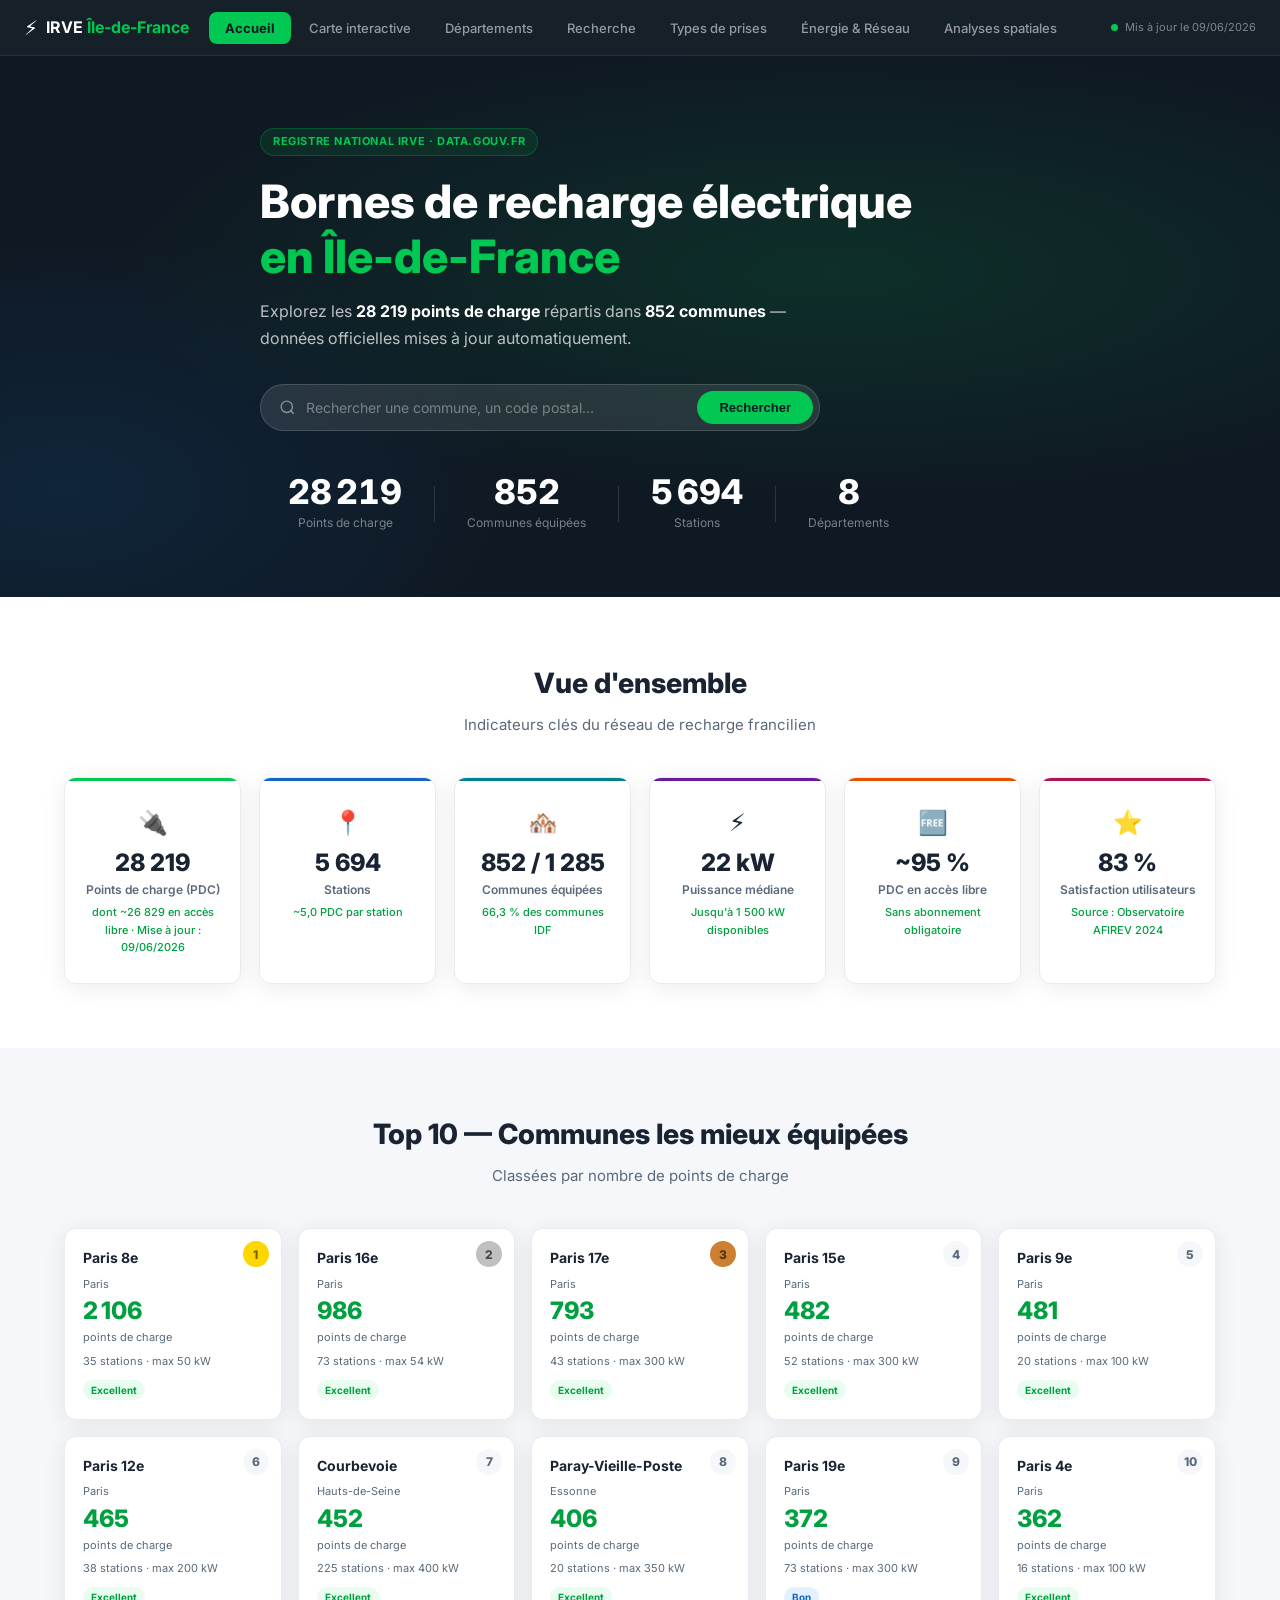
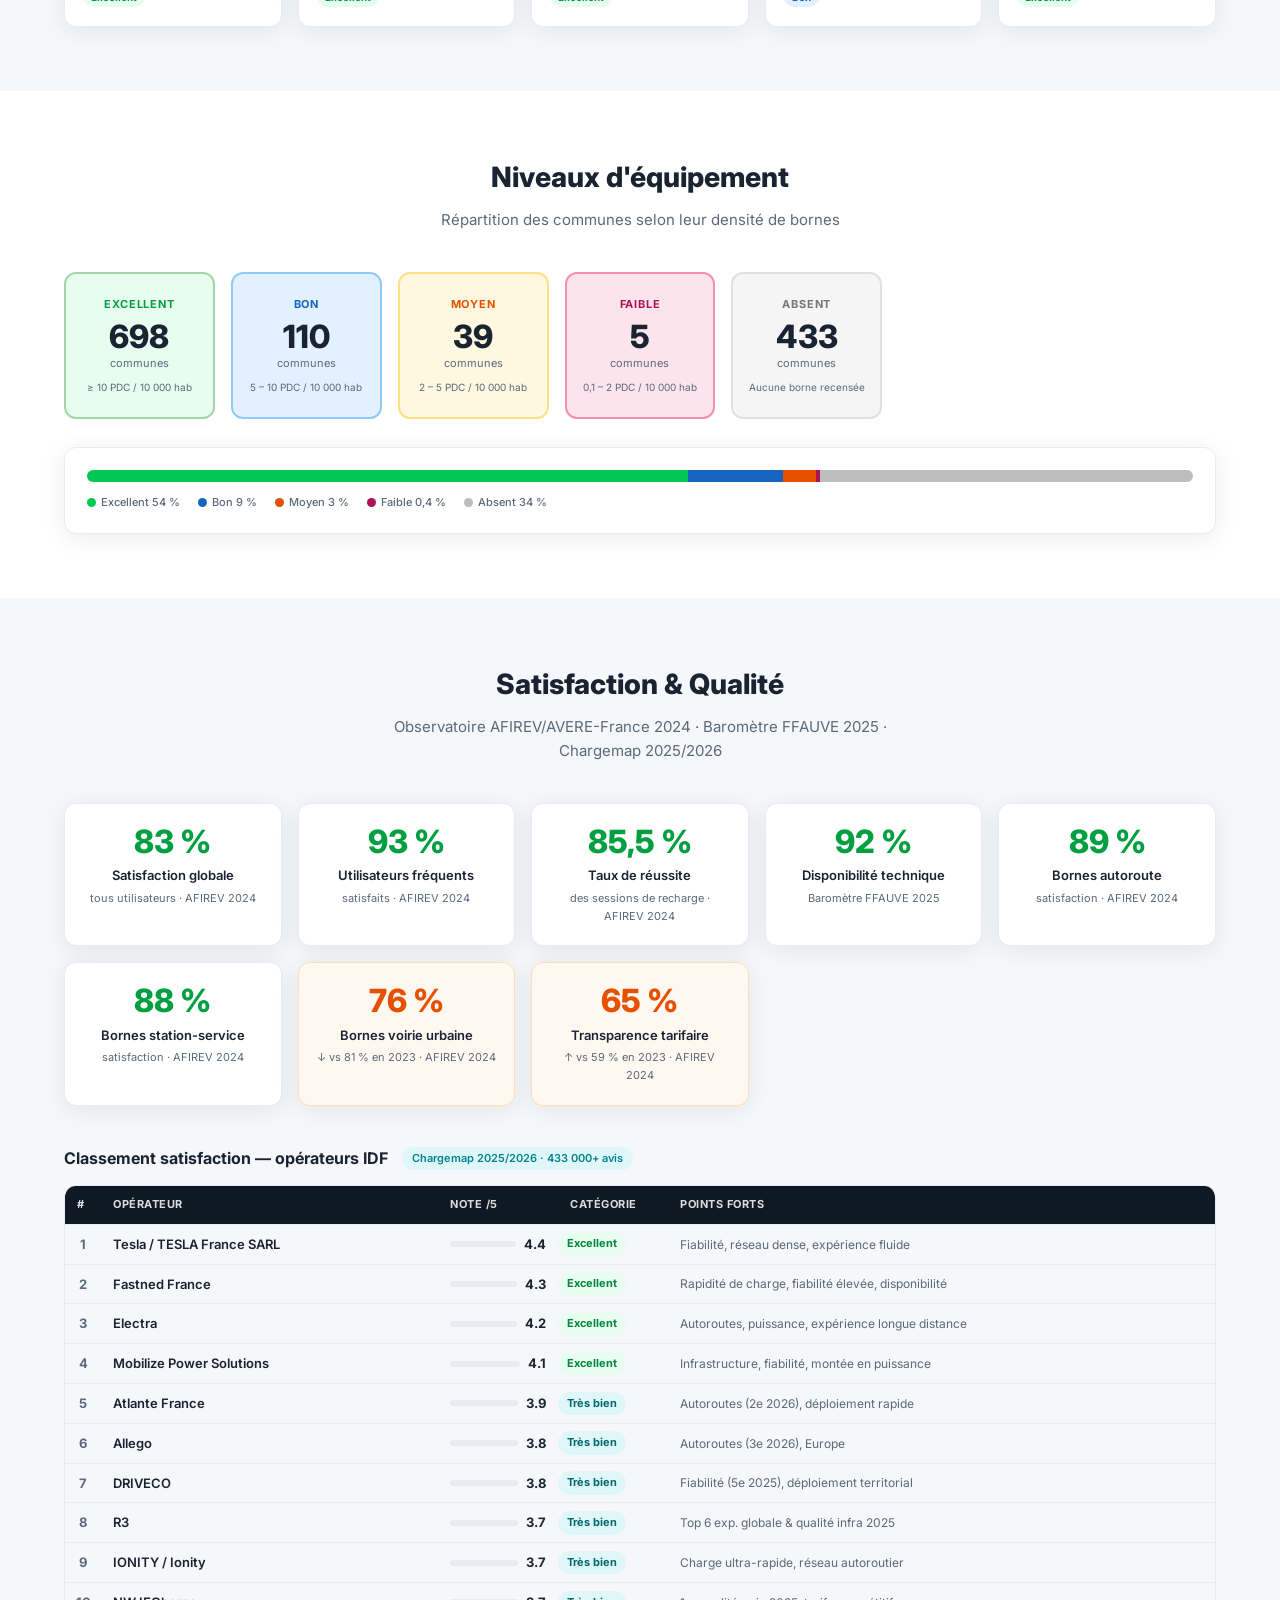
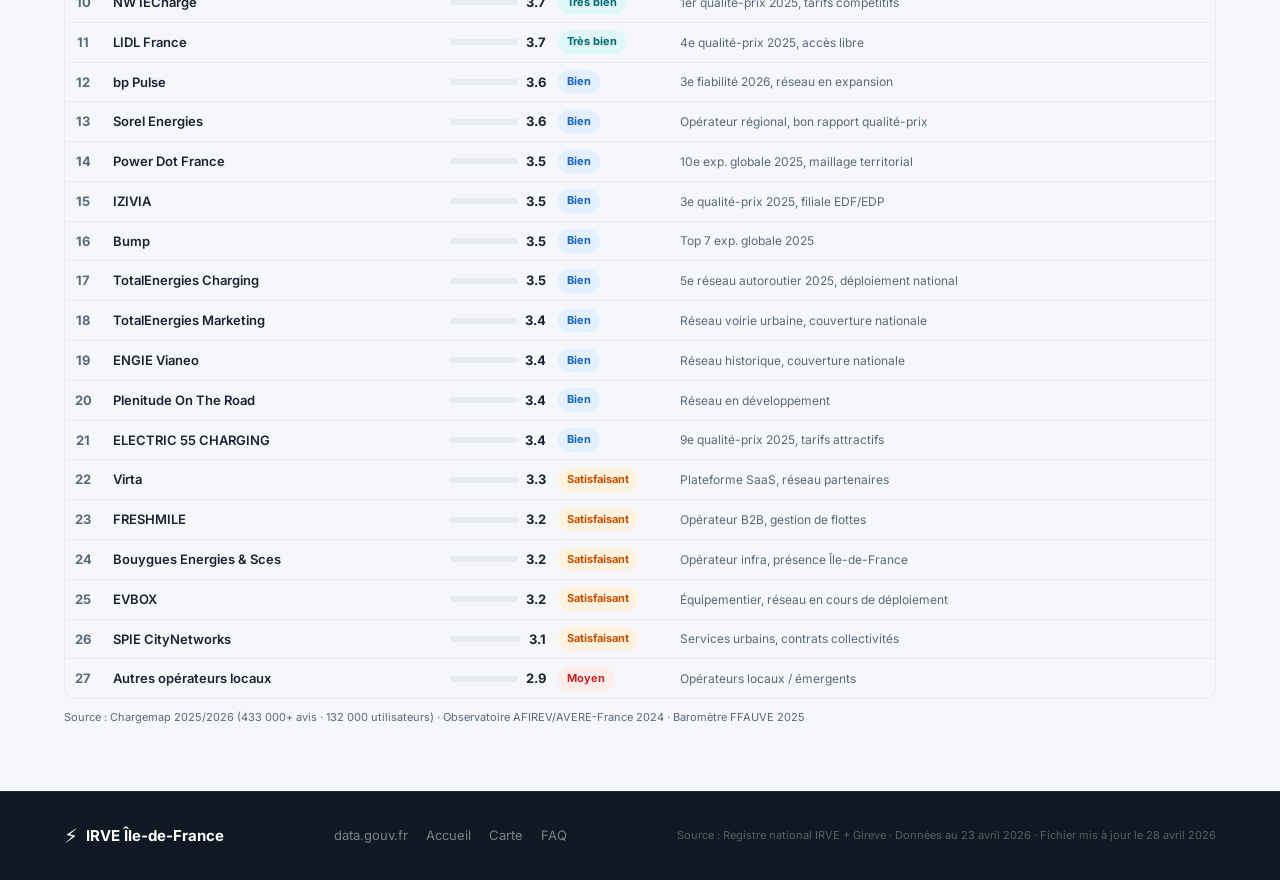
==== commit 0a7d7d04: "Ajout onglet Analyses spatiales interactif + mise à jour du site - Nouvel onglet « Analyses spatiale" ====
--- a/index.html
+++ b/index.html
@@ -4,7 +4,7 @@
   <meta charset="UTF-8" />
   <meta name="viewport" content="width=device-width, initial-scale=1.0" />
   <title>Bornes de Recharge Électrique — Île-de-France | IRVE IDF</title>
-  <meta name="description" content="Explorez les 28 839 points de charge en Île-de-France. Carte interactive, statistiques et recherche par commune." />
+  <meta name="description" content="Explorez les 28 219 points de charge en Île-de-France. Carte interactive, statistiques et recherche par commune." />
   <link rel="stylesheet" href="lib/leaflet.css" />
   <link rel="stylesheet" href="style.css" />
   <link rel="preconnect" href="https://fonts.googleapis.com" />
@@ -25,10 +25,12 @@
       <button class="tab-btn"        data-tab="departements" onclick="showTab('departements')">Départements</button>
       <button class="tab-btn"        data-tab="recherche"  onclick="showTab('recherche')">Recherche</button>
       <button class="tab-btn"        data-tab="types"      onclick="showTab('types')">Types de prises</button>
+      <button class="tab-btn"        data-tab="energie"    onclick="showTab('energie')">Énergie &amp; Réseau</button>
+      <button class="tab-btn"        data-tab="analyses"   onclick="showTab('analyses')">Analyses spatiales</button>
       <button class="tab-btn"        data-tab="faq"        onclick="showTab('faq')">FAQ</button>
     </nav>
     <div class="header-badge">
-      <span class="badge-dot"></span>Mis à jour le 23/04/2026
+      <span class="badge-dot"></span>Mis à jour le 09/06/2026
     </div>
   </div>
 </header>
@@ -39,6 +41,8 @@
   <button class="tab-btn"        data-tab="carte"        onclick="showTab('carte')">Carte</button>
   <button class="tab-btn"        data-tab="departements" onclick="showTab('departements')">Dép.</button>
   <button class="tab-btn"        data-tab="recherche"    onclick="showTab('recherche')">Recherche</button>
+  <button class="tab-btn"        data-tab="energie"      onclick="showTab('energie')">Énergie</button>
+  <button class="tab-btn"        data-tab="analyses"     onclick="showTab('analyses')">Analyses</button>
   <button class="tab-btn"        data-tab="faq"          onclick="showTab('faq')">FAQ</button>
 </div>
 
@@ -53,7 +57,7 @@
     <div class="hero-content">
       <div class="hero-label">Registre national IRVE · data.gouv.fr</div>
       <h1>Bornes de recharge électrique<br /><span class="hero-accent">en Île-de-France</span></h1>
-      <p class="hero-sub">Explorez les <strong>28 839 points de charge</strong> répartis dans <strong>844 communes</strong> — données officielles mises à jour automatiquement.</p>
+      <p class="hero-sub">Explorez les <strong>28 219 points de charge</strong> répartis dans <strong>852 communes</strong> — données officielles mises à jour automatiquement.</p>
 
       <div class="search-bar-wrap">
         <div class="search-bar">
@@ -65,11 +69,11 @@
       </div>
 
       <div class="hero-stats">
-        <div class="hstat"><span class="hstat-num" data-target="28839">0</span><span class="hstat-label">Points de charge</span></div>
+        <div class="hstat"><span class="hstat-num" data-target="28219">0</span><span class="hstat-label">Points de charge</span></div>
         <div class="hstat-sep"></div>
-        <div class="hstat"><span class="hstat-num" data-target="844">0</span><span class="hstat-label">Communes équipées</span></div>
+        <div class="hstat"><span class="hstat-num" data-target="852">0</span><span class="hstat-label">Communes équipées</span></div>
         <div class="hstat-sep"></div>
-        <div class="hstat"><span class="hstat-num" data-target="5401">0</span><span class="hstat-label">Stations</span></div>
+        <div class="hstat"><span class="hstat-num" data-target="5694">0</span><span class="hstat-label">Stations</span></div>
         <div class="hstat-sep"></div>
         <div class="hstat"><span class="hstat-num" data-target="8">0</span><span class="hstat-label">Départements</span></div>
       </div>
@@ -83,21 +87,21 @@
       <div class="stat-grid">
         <div class="stat-card stat-green">
           <div class="stat-card-icon">🔌</div>
-          <div class="stat-card-val">28 839</div>
+          <div class="stat-card-val">28 219</div>
           <div class="stat-card-label">Points de charge (PDC)</div>
-          <div class="stat-card-sub">dont 25 397 publics · +2 430 vs 23/04/2026</div>
+          <div class="stat-card-sub">dont ~26 829 en accès libre · Mise à jour : 09/06/2026</div>
         </div>
         <div class="stat-card stat-blue">
           <div class="stat-card-icon">📍</div>
-          <div class="stat-card-val">5 401</div>
+          <div class="stat-card-val">5 694</div>
           <div class="stat-card-label">Stations</div>
-          <div class="stat-card-sub">~5,3 PDC par station</div>
+          <div class="stat-card-sub">~5,0 PDC par station</div>
         </div>
         <div class="stat-card stat-teal">
           <div class="stat-card-icon">🏘️</div>
-          <div class="stat-card-val">844 / 1 285</div>
+          <div class="stat-card-val">852 / 1 285</div>
           <div class="stat-card-label">Communes équipées</div>
-          <div class="stat-card-sub">65,7 % des communes IDF</div>
+          <div class="stat-card-sub">66,3 % des communes IDF</div>
         </div>
         <div class="stat-card stat-purple">
           <div class="stat-card-icon">⚡</div>
@@ -107,7 +111,7 @@
         </div>
         <div class="stat-card stat-orange">
           <div class="stat-card-icon">🆓</div>
-          <div class="stat-card-val">~96 %</div>
+          <div class="stat-card-val">~95 %</div>
           <div class="stat-card-label">PDC en accès libre</div>
           <div class="stat-card-sub">Sans abonnement obligatoire</div>
         </div>
@@ -134,25 +138,25 @@
     <div class="container">
       <div class="section-header"><h2>Niveaux d'équipement</h2><p>Répartition des communes selon leur densité de bornes</p></div>
       <div class="niveau-grid">
-        <div class="niveau-card niveau-excellent"><div class="niveau-badge">Excellent</div><div class="niveau-count">468</div><div class="niveau-label">communes</div><div class="niveau-desc">≥ 10 PDC / 10 000 hab</div></div>
-        <div class="niveau-card niveau-bon"><div class="niveau-badge">Bon</div><div class="niveau-count">201</div><div class="niveau-label">communes</div><div class="niveau-desc">5 – 10 PDC / 10 000 hab</div></div>
-        <div class="niveau-card niveau-moyen"><div class="niveau-badge">Moyen</div><div class="niveau-count">123</div><div class="niveau-label">communes</div><div class="niveau-desc">2 – 5 PDC / 10 000 hab</div></div>
-        <div class="niveau-card niveau-faible"><div class="niveau-badge">Faible</div><div class="niveau-count">52</div><div class="niveau-label">communes</div><div class="niveau-desc">0,1 – 2 PDC / 10 000 hab</div></div>
-        <div class="niveau-card niveau-absent"><div class="niveau-badge">Absent</div><div class="niveau-count">441</div><div class="niveau-label">communes</div><div class="niveau-desc">Aucune borne recensée</div></div>
+        <div class="niveau-card niveau-excellent"><div class="niveau-badge">Excellent</div><div class="niveau-count">698</div><div class="niveau-label">communes</div><div class="niveau-desc">≥ 10 PDC / 10 000 hab</div></div>
+        <div class="niveau-card niveau-bon"><div class="niveau-badge">Bon</div><div class="niveau-count">110</div><div class="niveau-label">communes</div><div class="niveau-desc">5 – 10 PDC / 10 000 hab</div></div>
+        <div class="niveau-card niveau-moyen"><div class="niveau-badge">Moyen</div><div class="niveau-count">39</div><div class="niveau-label">communes</div><div class="niveau-desc">2 – 5 PDC / 10 000 hab</div></div>
+        <div class="niveau-card niveau-faible"><div class="niveau-badge">Faible</div><div class="niveau-count">5</div><div class="niveau-label">communes</div><div class="niveau-desc">0,1 – 2 PDC / 10 000 hab</div></div>
+        <div class="niveau-card niveau-absent"><div class="niveau-badge">Absent</div><div class="niveau-count">433</div><div class="niveau-label">communes</div><div class="niveau-desc">Aucune borne recensée</div></div>
       </div>
       <div class="niveau-bar-wrap">
         <div class="niveau-bar">
-          <div class="nb-seg nb-excellent" style="width:36.4%" title="Excellent : 468 communes"></div>
-          <div class="nb-seg nb-bon"       style="width:15.6%" title="Bon : 201 communes"></div>
-          <div class="nb-seg nb-moyen"     style="width:9.6%"  title="Moyen : 123 communes"></div>
-          <div class="nb-seg nb-faible"    style="width:4.0%"  title="Faible : 52 communes"></div>
-          <div class="nb-seg nb-absent"    style="width:34.3%" title="Absent : 441 communes"></div>
+          <div class="nb-seg nb-excellent" style="width:54.3%" title="Excellent : 698 communes"></div>
+          <div class="nb-seg nb-bon"       style="width:8.6%"  title="Bon : 110 communes"></div>
+          <div class="nb-seg nb-moyen"     style="width:3.0%"  title="Moyen : 39 communes"></div>
+          <div class="nb-seg nb-faible"    style="width:0.4%"  title="Faible : 5 communes"></div>
+          <div class="nb-seg nb-absent"    style="width:33.7%" title="Absent : 433 communes"></div>
         </div>
         <div class="niveau-bar-legend">
-          <span><i class="dot dot-excellent"></i>Excellent 36 %</span>
-          <span><i class="dot dot-bon"></i>Bon 16 %</span>
-          <span><i class="dot dot-moyen"></i>Moyen 10 %</span>
-          <span><i class="dot dot-faible"></i>Faible 4 %</span>
+          <span><i class="dot dot-excellent"></i>Excellent 54 %</span>
+          <span><i class="dot dot-bon"></i>Bon 9 %</span>
+          <span><i class="dot dot-moyen"></i>Moyen 3 %</span>
+          <span><i class="dot dot-faible"></i>Faible 0,4 %</span>
           <span><i class="dot dot-absent"></i>Absent 34 %</span>
         </div>
       </div>
@@ -415,7 +419,278 @@
 </div>
 
 <!-- ═══════════════════════════════════════════════════════
-     ONGLET 6 — FAQ
+     ONGLET 6 — ÉNERGIE & RÉSEAU
+     ═══════════════════════════════════════════════════════ -->
+<div class="tab-panel" id="tab-energie">
+  <div class="container" style="padding-top:48px;padding-bottom:48px;">
+    <div class="section-header">
+      <h2>Énergie &amp; Réseau</h2>
+      <p>Potentiel solaire, consommation électrique des bornes et capacité réseau en Île-de-France</p>
+    </div>
+
+    <!-- Section 1 : Potentiel solaire PVGIS -->
+    <div class="energie-section">
+      <div class="energie-section-title">☀️ Potentiel Solaire par département — API PVGIS</div>
+      <p class="energie-intro">
+        Irradiance annuelle optimale calculée en temps réel via l'API <strong>PVGIS v5.2</strong> (JRC, Commission Européenne)
+        pour chaque département d'Île-de-France. Ces données permettent d'évaluer le potentiel d'alimentation solaire
+        des bornes IRVE (autonomie, dimensionnement de panneaux, couverture partielle de la consommation des PDC).
+      </p>
+      <div id="solarGrid" class="solar-grid">
+        <div class="solar-loading">⏳ Interrogation de l'API PVGIS (JRC)…</div>
+      </div>
+      <p class="energie-note" id="solarNote">Source : PVGIS v5.2 · JRC · Commission Européenne · Statistiques horaires 2005–2020 · Système silicium cristallin 1 kWc, pertes 14 %</p>
+    </div>
+
+    <!-- Section 2 : Consommation estimée IRVE -->
+    <div class="energie-section">
+      <div class="energie-section-title">⚡ Consommation électrique estimée des points de charge</div>
+      <p class="energie-intro">
+        Estimation de la consommation annuelle des PDC par département, calculée à partir de la
+        <strong>puissance totale installée</strong> et d'un taux d'utilisation de <strong>15 %</strong>
+        (taux moyen constaté pour les PDC publics français — source AFIREV 2024).
+        Ces données permettent d'évaluer la charge électrique induite par les IRVE sur le réseau local.
+      </p>
+      <div id="consoGrid" class="conso-grid"></div>
+      <p class="energie-note">Formule : Puissance installée (kW) × 8 760 h/an × 15 % = Consommation annuelle estimée · Référence foyer : 4 700 kWh/an (INSEE 2023) · Source taux : AFIREV 2024</p>
+    </div>
+
+    <!-- Section 3 : Enedis Open Data -->
+    <div class="energie-section">
+      <div class="energie-section-title">🔌 Production photovoltaïque &amp; capacité réseau — Enedis Open Data</div>
+      <p class="energie-intro">
+        Production d'énergie photovoltaïque par département (données <strong>Enedis Open Data</strong>),
+        comparée à la consommation estimée des IRVE. Le <strong>taux de couverture solaire</strong>
+        indique dans quelle mesure la production PV locale pourrait couvrir la consommation des bornes de recharge.
+      </p>
+      <div id="enedisGrid" class="enedis-grid">
+        <div class="solar-loading">⏳ Chargement des données Enedis Open Data…</div>
+      </div>
+      <p class="energie-note" id="enedisNote">Source : Enedis Open Data · data.enedis.fr · Production photovoltaïque par commune et domaine de tension</p>
+    </div>
+  </div>
+</div>
+
+<!-- ═══════════════════════════════════════════════════════
+     ONGLET 7 — ANALYSES SPATIALES
+     ═══════════════════════════════════════════════════════ -->
+<div class="tab-panel" id="tab-analyses">
+
+  <!-- Bandeau intro -->
+  <section class="ana-hero">
+    <div class="container">
+      <div class="ana-hero-label">Analyse géospatiale · Pipeline reproductible</div>
+      <h1 class="ana-hero-title">Où sont les inégalités d'accès à la recharge&nbsp;?</h1>
+      <p class="ana-hero-sub">
+        Une chaîne d'analyses spatiales appliquée aux <strong>1&nbsp;285 communes</strong> d'Île-de-France :
+        mesure des inégalités, accessibilité réseau réelle, facteurs explicatifs et priorisation des
+        futures implantations. Données : base communale officielle · réseau routier &amp; POI OpenStreetMap ·
+        consolidation nationale IRVE (Etalab).
+      </p>
+      <div class="ana-hero-tags">
+        <span class="ana-tag">Statistiques spatiales</span>
+        <span class="ana-tag">Accessibilité E2SFCA</span>
+        <span class="ana-tag">Régressions MGWR / SAR</span>
+        <span class="ana-tag">Équité territoriale</span>
+        <span class="ana-tag">Priorisation MCDA</span>
+      </div>
+    </div>
+  </section>
+
+  <!-- KPI clés des analyses -->
+  <section class="section-light">
+    <div class="container">
+      <div class="section-header"><h2>Résultats clés</h2><p>Les indicateurs marquants issus des analyses spatiales</p></div>
+      <div class="stat-grid">
+        <div class="stat-card stat-orange">
+          <div class="stat-card-icon">⚖️</div>
+          <div class="stat-card-val">0,530</div>
+          <div class="stat-card-label">Indice de Gini (accès)</div>
+          <div class="stat-card-sub">Forte inégalité : les 50 % de communes les moins équipées ne concentrent que 16,9 % des bornes</div>
+        </div>
+        <div class="stat-card stat-blue">
+          <div class="stat-card-icon">🧭</div>
+          <div class="stat-card-val">0,184</div>
+          <div class="stat-card-label">Indice de Moran (I)</div>
+          <div class="stat-card-sub">Autocorrélation spatiale significative (p = 0,001) : l'équipement se regroupe géographiquement</div>
+        </div>
+        <div class="stat-card stat-green">
+          <div class="stat-card-icon">⏱️</div>
+          <div class="stat-card-val">98,4 %</div>
+          <div class="stat-card-label">Population à ≤ 5 min d'une borne</div>
+          <div class="stat-card-sub">Temps de route médian : 1,8 min · l'enjeu francilien est l'intensité de l'offre, pas la distance</div>
+        </div>
+        <div class="stat-card stat-purple">
+          <div class="stat-card-icon">🏢</div>
+          <div class="stat-card-val">94 %</div>
+          <div class="stat-card-label">Communes en quasi-monopole</div>
+          <div class="stat-card-sub">818 / 874 communes équipées ont un HHI &gt; 2 500 (un seul opérateur dominant)</div>
+        </div>
+        <div class="stat-card stat-teal">
+          <div class="stat-card-icon">📍</div>
+          <div class="stat-card-val">70,6 %</div>
+          <div class="stat-card-label">Bornes à &lt; 500 m d'un attracteur</div>
+          <div class="stat-card-sub">Gare ou grand commerce à proximité (65,9 % commerce · 35,2 % gare)</div>
+        </div>
+        <div class="stat-card stat-pink">
+          <div class="stat-card-icon">🎯</div>
+          <div class="stat-card-val">0,462</div>
+          <div class="stat-card-label">Gini de l'accessibilité (E2SFCA)</div>
+          <div class="stat-card-sub">Corrélation avec le revenu ≈ 0 : l'inégalité d'accès est géographique, pas sociale</div>
+        </div>
+      </div>
+    </div>
+  </section>
+
+  <!-- EXPLORATEUR CARTOGRAPHIQUE INTERACTIF -->
+  <section class="section-alt">
+    <div class="container">
+      <div class="section-header">
+        <h2>Explorer les analyses</h2>
+        <p>Choisissez un indicateur : la carte se recolore instantanément. Survolez une commune pour voir sa valeur, zoomez et déplacez-vous librement. (Les scénarios de décision sont présentés dans la section suivante.)</p>
+      </div>
+      <div class="ana-map-controls">
+        <label class="ana-select-label" for="anaIndicator">Indicateur cartographié&nbsp;:</label>
+        <select id="anaIndicator" class="ana-select"></select>
+      </div>
+      <div class="ana-map-wrap">
+        <div id="anaMap"></div>
+        <div class="ana-legend" id="anaLegend"></div>
+      </div>
+      <div class="ana-desc" id="anaDesc"></div>
+    </div>
+  </section>
+
+  <!-- SCÉNARIOS DE DÉCISION -->
+  <section class="section-light">
+    <div class="container">
+      <div class="section-header">
+        <h2>Scénarios de décision</h2>
+        <p>Quatre stratégies de priorisation des futures implantations — glissez le curseur pour comparer les cartes</p>
+      </div>
+      <div class="ana-scen">
+        <div class="ana-scen-head">🎚️ Choisir un scénario</div>
+        <div class="ana-scen-sub">Chaque scénario re-pondère les critères de priorité. Glissez le curseur (ou cliquez un nom) pour recolorer la carte.</div>
+        <input type="range" id="anaScenSlider" class="ana-scen-slider" min="0" max="3" step="1" value="0" />
+        <div class="ana-scen-labels" id="anaScenLabels">
+          <span data-i="0">Équité</span>
+          <span data-i="1">Efficacité</span>
+          <span data-i="2">Résilience</span>
+          <span data-i="3">Couverture max</span>
+        </div>
+      </div>
+      <div class="ana-map-wrap">
+        <div id="anaScenMap"></div>
+        <div class="ana-legend" id="anaScenLegend"></div>
+      </div>
+      <div class="ana-desc" id="anaScenDesc"></div>
+      <div class="ana-scen-weights" id="anaScenWeights"></div>
+    </div>
+  </section>
+
+  <!-- PONDÉRATION PERSONNALISÉE -->
+  <section class="section-alt">
+    <div class="container">
+      <div class="section-header">
+        <h2>Composez votre propre priorité</h2>
+        <p>Ajustez le poids de chaque critère selon vos objectifs : la carte de priorité se recalcule en direct</p>
+      </div>
+      <div class="ana-weights-grid">
+        <div class="ana-weights-panel">
+          <div class="ana-w-panel-title">⚖️ Poids des critères</div>
+          <div class="ana-w-row">
+            <div class="ana-w-label"><span>Densité de population</span><span class="ana-w-val" id="wv_c_den">25 %</span></div>
+            <input type="range" id="w_c_den" class="ana-w-slider" min="0" max="100" step="1" value="25" />
+          </div>
+          <div class="ana-w-row">
+            <div class="ana-w-label"><span>Taux de véhicules électriques</span><span class="ana-w-val" id="wv_c_ve">20 %</span></div>
+            <input type="range" id="w_c_ve" class="ana-w-slider" min="0" max="100" step="1" value="20" />
+          </div>
+          <div class="ana-w-row">
+            <div class="ana-w-label"><span>Déficit de bornes</span><span class="ana-w-val" id="wv_c_def">20 %</span></div>
+            <input type="range" id="w_c_def" class="ana-w-slider" min="0" max="100" step="1" value="20" />
+          </div>
+          <div class="ana-w-row">
+            <div class="ana-w-label"><span>Faible accessibilité (E2SFCA)</span><span class="ana-w-val" id="wv_c_acc">15 %</span></div>
+            <input type="range" id="w_c_acc" class="ana-w-slider" min="0" max="100" step="1" value="15" />
+          </div>
+          <div class="ana-w-row">
+            <div class="ana-w-label"><span>Équité (faible revenu)</span><span class="ana-w-val" id="wv_c_rev">10 %</span></div>
+            <input type="range" id="w_c_rev" class="ana-w-slider" min="0" max="100" step="1" value="10" />
+          </div>
+          <div class="ana-w-row">
+            <div class="ana-w-label"><span>Attracteurs (gares &amp; commerces)</span><span class="ana-w-val" id="wv_c_att">10 %</span></div>
+            <input type="range" id="w_c_att" class="ana-w-slider" min="0" max="100" step="1" value="10" />
+          </div>
+          <div class="ana-w-row">
+            <div class="ana-w-label"><span>Résilience (anti-monopole)</span><span class="ana-w-val" id="wv_c_mono">0 %</span></div>
+            <input type="range" id="w_c_mono" class="ana-w-slider" min="0" max="100" step="1" value="0" />
+          </div>
+          <button class="ana-w-reset" id="anaWReset">↺ Réinitialiser les poids par défaut</button>
+        </div>
+        <div class="ana-w-mapcol">
+          <div class="ana-map-wrap">
+            <div id="anaWMap"></div>
+            <div class="ana-legend" id="anaWLegend"></div>
+          </div>
+          <div class="ana-w-top" id="anaWTop"></div>
+        </div>
+      </div>
+    </div>
+  </section>
+
+  <!-- GRAPHIQUES COMPLÉMENTAIRES -->
+  <section class="section-light">
+    <div class="container">
+      <div class="section-header">
+        <h2>Graphiques complémentaires</h2>
+        <p>Distributions et diagrammes qui ne se prêtent pas à la carte (cliquez pour agrandir)</p>
+      </div>
+      <div class="ana-figures">
+        <a class="ana-fig" href="analyses/lorenz_gini.png" target="_blank" rel="noopener">
+          <img src="analyses/lorenz_gini.png" alt="Courbe de Lorenz" loading="lazy" />
+          <span class="ana-fig-cap">Courbe de Lorenz — inégalité de répartition des bornes (Gini = 0,53)</span>
+        </a>
+        <a class="ana-fig" href="analyses/moran_scatter.png" target="_blank" rel="noopener">
+          <img src="analyses/moran_scatter.png" alt="Diagramme de Moran" loading="lazy" />
+          <span class="ana-fig-cap">Diagramme de Moran — autocorrélation spatiale (I = 0,184)</span>
+        </a>
+        <a class="ana-fig" href="analyses/quartiles_revenu.png" target="_blank" rel="noopener">
+          <img src="analyses/quartiles_revenu.png" alt="Équipement par quartile de revenu" loading="lazy" />
+          <span class="ana-fig-cap">Équipement &amp; accessibilité par quartile de revenu communal</span>
+        </a>
+        <a class="ana-fig" href="analyses/scenarios.png" target="_blank" rel="noopener">
+          <img src="analyses/scenarios.png" alt="Comparaison des scénarios" loading="lazy" />
+          <span class="ana-fig-cap">Comparaison des 4 scénarios de décision</span>
+        </a>
+      </div>
+    </div>
+  </section>
+
+  <!-- Méthodologie / sources -->
+  <section class="section-light">
+    <div class="container">
+      <div class="ana-method">
+        <h3>Méthodologie &amp; sources</h3>
+        <p>
+          Pipeline reproductible en 4 familles (statistiques spatiales, accessibilité, explication, priorisation),
+          construit sur la base communale officielle IRVE (1 285 communes d'Île-de-France, clé de jointure : code INSEE),
+          le réseau routier et les points d'intérêt <strong>OpenStreetMap</strong>, et la consolidation nationale
+          des points de charge (<strong>Etalab / data.gouv.fr</strong>). Outils : Python — PySAL (esda, libpysal, spreg),
+          mgwr, OSMnx, GeoPandas. Les cartes sont cliquables pour affichage en pleine résolution.
+        </p>
+        <p class="ana-method-note">
+          Indicateurs de référence : <em>temps_borne_min</em> (accès), <em>e2sfca_pdc_pop</em> (accessibilité),
+          <em>score_topsis / classe_priorite</em> (priorité d'implantation).
+        </p>
+      </div>
+    </div>
+  </section>
+
+</div>
+
+<!-- ═══════════════════════════════════════════════════════
+     ONGLET 8 — FAQ
      ═══════════════════════════════════════════════════════ -->
 <div class="tab-panel" id="tab-faq">
   <div class="container" style="padding-top:48px;padding-bottom:48px;">
@@ -424,7 +699,7 @@
 
       <div class="faq-item">
         <button class="faq-q" onclick="toggleFaq(this)">Combien y a-t-il de bornes de recharge en Île-de-France ?<span class="faq-arrow">▾</span></button>
-        <div class="faq-a">Au 23 avril 2026, l'Île-de-France compte <strong>28 839 points de charge (PDC)</strong> toutes sources confondues, dont <strong>25 397 PDC publics</strong>, répartis dans <strong>5 401 stations</strong> sur <strong>844 communes</strong>. +2 430 PDC supplémentaires intègrent désormais les PDC réservés (+1 045) et le réseau Gireve (+2 397).</div>
+        <div class="faq-a">Au 9 juin 2026, l'Île-de-France compte <strong>28 219 points de charge (PDC)</strong> recensés dans le registre national consolidé (data.gouv.fr / AFIREV), répartis dans <strong>5 694 stations</strong> sur <strong>852 communes</strong> équipées (sur 1 285). Soit une moyenne de <strong>22,4 PDC pour 10 000 habitants</strong>.</div>
       </div>
       <div class="faq-item">
         <button class="faq-q" onclick="toggleFaq(this)">Quels types de connecteurs sont disponibles ?<span class="faq-arrow">▾</span></button>
@@ -477,6 +752,7 @@
 <script src="lib/communes_idf.js"></script>
 <script src="lib/pdc_detail.js"></script>
 <script src="data_embed.js"></script>
+<script src="analyses_embed.js"></script>
 <script src="app.js"></script>
 </body>
 </html>
--- a/style.css
+++ b/style.css
@@ -595,3 +595,317 @@
 .cat-satisf    { background: #fff3e0; color: #c75000; }
 .cat-moyen     { background: #fdecea; color: #c62828; }
 .op-source { font-size: 11px; color: var(--text2); }
+
+/* ══════════════ ÉNERGIE & RÉSEAU ══════════════ */
+.energie-section {
+  background: var(--white);
+  border-radius: var(--radius);
+  box-shadow: var(--shadow);
+  padding: 28px 32px;
+  margin-bottom: 32px;
+}
+.energie-section-title {
+  font-size: 18px; font-weight: 700; color: var(--text); margin-bottom: 8px;
+}
+.energie-intro {
+  color: var(--text2); font-size: 14px; margin-bottom: 20px; line-height: 1.6;
+}
+.energie-note {
+  font-size: 12px; color: var(--text2); margin-top: 16px;
+  padding-top: 12px; border-top: 1px solid var(--gray2);
+}
+/* Solar cards */
+.solar-grid {
+  display: grid; grid-template-columns: repeat(auto-fill, minmax(210px, 1fr)); gap: 16px;
+}
+.solar-card {
+  background: var(--gray); border-radius: 10px; padding: 20px;
+  text-align: center; border: 1px solid var(--gray2); transition: transform .18s;
+}
+.solar-card:hover { transform: translateY(-2px); }
+.solar-card-dept  { font-size: 12px; font-weight: 700; color: var(--text2); text-transform: uppercase; letter-spacing: .5px; margin-bottom: 3px; }
+.solar-card-name  { font-size: 14px; font-weight: 600; color: var(--text); margin-bottom: 14px; }
+.solar-card-stat  { margin-bottom: 8px; }
+.solar-card-val   { font-size: 22px; font-weight: 800; color: #e65100; }
+.solar-card-unit  { font-size: 11px; color: var(--text2); margin-left: 2px; }
+.solar-card-label { font-size: 11px; color: var(--text2); margin-top: 1px; }
+.solar-card-tags  { display: flex; justify-content: center; gap: 6px; margin-top: 10px; flex-wrap: wrap; }
+.solar-tag { font-size: 11px; padding: 2px 8px; border-radius: 20px; background: rgba(230,81,0,.1); color: #e65100; font-weight: 600; }
+.solar-loading { text-align: center; color: var(--text2); padding: 36px; font-style: italic; grid-column: 1/-1; }
+/* Conso cards */
+.conso-grid {
+  display: grid; grid-template-columns: repeat(auto-fill, minmax(250px, 1fr)); gap: 16px;
+}
+.conso-card { background: var(--blue-l); border-radius: 10px; padding: 18px; border: 1px solid rgba(21,101,192,.12); }
+.conso-card-header { display: flex; align-items: center; gap: 10px; margin-bottom: 12px; }
+.conso-dept-badge {
+  width: 34px; height: 34px; border-radius: 7px; display: flex; align-items: center;
+  justify-content: center; font-size: 11px; font-weight: 800; color: #fff; flex-shrink: 0;
+}
+.conso-card-name { font-size: 13px; font-weight: 600; color: var(--text); }
+.conso-row { display: flex; justify-content: space-between; align-items: center; padding: 5px 0; border-bottom: 1px solid rgba(21,101,192,.08); font-size: 12px; }
+.conso-row:last-child { border-bottom: none; }
+.conso-row-lbl { color: var(--text2); }
+.conso-row-val { font-weight: 700; color: var(--blue); }
+/* Enedis cards */
+.enedis-grid {
+  display: grid; grid-template-columns: repeat(auto-fill, minmax(270px, 1fr)); gap: 16px;
+}
+.enedis-card { background: var(--green-l); border-radius: 10px; padding: 18px; border: 1px solid rgba(0,200,83,.18); }
+.enedis-card-title { font-size: 13px; font-weight: 700; color: var(--text); margin-bottom: 12px; display: flex; align-items: center; gap: 8px; }
+.enedis-stat { display: flex; justify-content: space-between; align-items: center; padding: 5px 0; font-size: 12px; border-bottom: 1px solid rgba(0,200,83,.12); }
+.enedis-stat:last-of-type { border-bottom: none; }
+.enedis-stat-val { font-weight: 700; color: var(--green-d); }
+/* Progress bar */
+.sat-bar-wrap { height: 7px; background: var(--gray2); border-radius: 4px; margin: 8px 0 4px; overflow: hidden; }
+.sat-bar { height: 100%; border-radius: 4px; transition: width .6s; }
+/* Fiche energie */
+.fi-pvgis-btn {
+  display: inline-block; margin-top: 6px; padding: 5px 14px;
+  background: rgba(230,81,0,.09); color: #e65100;
+  border: 1px solid rgba(230,81,0,.28); border-radius: 20px;
+  font-size: 12px; font-weight: 600; cursor: pointer; transition: background .15s;
+}
+.fi-pvgis-btn:hover { background: rgba(230,81,0,.18); }
+.pvgis-result {
+  margin-top: 8px; padding: 10px 12px; background: rgba(230,81,0,.07);
+  border-radius: 8px; font-size: 12px; line-height: 1.7;
+}
+.pvgis-result strong { color: #e65100; }
+
+/* ═══════════════════════════════════════════════════════
+   ONGLET ANALYSES SPATIALES
+   ═══════════════════════════════════════════════════════ */
+.ana-hero {
+  background: linear-gradient(135deg, var(--dark) 0%, var(--dark2) 60%, #1a2b3d 100%);
+  color: var(--white);
+  padding: 64px 0 56px;
+  margin-top: 0;
+}
+.ana-hero-label {
+  display: inline-block; font-size: 12px; font-weight: 600; letter-spacing: .06em;
+  text-transform: uppercase; color: var(--green);
+  background: rgba(0,200,83,.12); padding: 6px 14px; border-radius: 20px; margin-bottom: 18px;
+}
+.ana-hero-title { font-size: clamp(26px, 4vw, 40px); font-weight: 800; line-height: 1.15; margin-bottom: 16px; }
+.ana-hero-sub { font-size: 16px; color: rgba(255,255,255,.8); max-width: 820px; }
+.ana-hero-sub strong { color: var(--white); }
+.ana-hero-tags { display: flex; flex-wrap: wrap; gap: 10px; margin-top: 26px; }
+.ana-tag {
+  font-size: 12.5px; font-weight: 600; color: rgba(255,255,255,.85);
+  background: rgba(255,255,255,.08); border: 1px solid rgba(255,255,255,.14);
+  padding: 7px 14px; border-radius: 8px;
+}
+
+/* En-tête de famille d'analyse */
+.ana-family-head { display: flex; align-items: center; gap: 18px; margin-bottom: 24px; }
+.ana-family-num {
+  flex-shrink: 0; font-size: 20px; font-weight: 800; color: var(--white);
+  width: 52px; height: 52px; display: flex; align-items: center; justify-content: center;
+  background: linear-gradient(135deg, var(--blue), var(--teal)); border-radius: 14px;
+  box-shadow: var(--shadow);
+}
+.ana-family-head h2 { font-size: 24px; font-weight: 800; line-height: 1.2; }
+.ana-family-head p { color: var(--text2); font-size: 14px; margin-top: 4px; }
+
+/* Encadré résultat clé */
+.ana-finding {
+  background: var(--white); border-left: 4px solid var(--green);
+  border-radius: 10px; box-shadow: var(--shadow);
+  padding: 20px 24px; margin-bottom: 28px; font-size: 15px; line-height: 1.75; color: var(--text);
+}
+.ana-finding strong { color: var(--dark); }
+
+/* Grille de figures */
+.ana-figures {
+  display: grid; grid-template-columns: repeat(auto-fill, minmax(280px, 1fr)); gap: 20px;
+}
+.ana-fig {
+  display: flex; flex-direction: column; text-decoration: none; color: inherit;
+  background: var(--white); border: 1px solid var(--gray2); border-radius: var(--radius);
+  overflow: hidden; box-shadow: var(--shadow); transition: transform .18s, box-shadow .18s;
+}
+.ana-fig:hover { transform: translateY(-4px); box-shadow: var(--shadow-lg); }
+.ana-fig img { width: 100%; height: auto; display: block; background: var(--gray); }
+.ana-fig-cap {
+  padding: 12px 16px; font-size: 13px; font-weight: 500; color: var(--text2);
+  border-top: 1px solid var(--gray2);
+}
+
+/* Bloc deux colonnes (tableau + carte) */
+.ana-two-col {
+  display: grid; grid-template-columns: 1fr 1fr; gap: 24px; margin-bottom: 28px; align-items: start;
+}
+.ana-top-table-wrap {
+  background: var(--white); border: 1px solid var(--gray2); border-radius: var(--radius);
+  box-shadow: var(--shadow); padding: 20px 22px;
+}
+.ana-top-title { font-size: 16px; font-weight: 700; margin-bottom: 14px; }
+.ana-top-table { width: 100%; border-collapse: collapse; font-size: 14px; }
+.ana-top-table th {
+  text-align: left; font-size: 11px; text-transform: uppercase; letter-spacing: .04em;
+  color: var(--text2); padding: 8px 10px; border-bottom: 2px solid var(--gray2);
+}
+.ana-top-table td { padding: 9px 10px; border-bottom: 1px solid var(--gray2); }
+.ana-top-table tr:last-child td { border-bottom: none; }
+.ana-top-table td:first-child { color: var(--text2); font-weight: 700; width: 32px; }
+.ana-top-table td:nth-child(2) { font-weight: 600; }
+.ana-pill {
+  display: inline-block; font-size: 11px; font-weight: 700; padding: 3px 10px; border-radius: 20px;
+}
+.pill-th { background: rgba(173,20,87,.12); color: var(--pink); }
+.ana-top-note { margin-top: 14px; font-size: 12.5px; color: var(--text2); line-height: 1.6; }
+.ana-fig-tall img { height: 100%; object-fit: cover; }
+
+/* Méthodologie */
+.ana-method {
+  background: var(--white); border: 1px solid var(--gray2); border-radius: var(--radius);
+  box-shadow: var(--shadow); padding: 28px 32px;
+}
+.ana-method h3 { font-size: 18px; font-weight: 700; margin-bottom: 12px; }
+.ana-method p { color: var(--text2); font-size: 14.5px; line-height: 1.75; }
+.ana-method p + p { margin-top: 12px; }
+.ana-method-note { font-size: 13px; }
+.ana-method em { color: var(--blue); font-style: normal; font-weight: 600; }
+
+@media (max-width: 860px) {
+  .ana-two-col { grid-template-columns: 1fr; }
+  .ana-fig-tall img { height: auto; }
+}
+
+/* ── Sélecteur d'analyse (liste déroulante) ── */
+.ana-selector-bar { padding-top: 30px; padding-bottom: 10px; }
+.ana-selector-bar .container { display: flex; align-items: center; gap: 16px; flex-wrap: wrap; }
+.ana-select-label { font-size: 15px; font-weight: 700; color: var(--text); flex-shrink: 0; }
+.ana-select {
+  flex: 1; min-width: 260px; max-width: 660px;
+  font-family: inherit; font-size: 15px; font-weight: 600; color: var(--dark);
+  padding: 14px 46px 14px 18px; line-height: 1.3;
+  border: 2px solid var(--gray2); border-radius: 12px; background-color: var(--white);
+  cursor: pointer; box-shadow: var(--shadow); transition: border-color .18s, box-shadow .18s;
+  appearance: none; -webkit-appearance: none; -moz-appearance: none;
+  background-image: url("data:image/svg+xml;charset=UTF-8,%3Csvg xmlns='http://www.w3.org/2000/svg' width='16' height='16' viewBox='0 0 24 24' fill='none' stroke='%231565c0' stroke-width='3' stroke-linecap='round' stroke-linejoin='round'%3E%3Cpolyline points='6 9 12 15 18 9'/%3E%3C/svg%3E");
+  background-repeat: no-repeat; background-position: right 16px center;
+}
+.ana-select:hover { border-color: var(--blue); }
+.ana-select:focus { border-color: var(--blue); outline: none; box-shadow: 0 0 0 3px var(--blue-l); }
+
+/* Affichage commuté des sections d'analyse */
+.ana-section { display: none; }
+.ana-section.active-ana { display: block; animation: anaFade .28s ease; }
+@keyframes anaFade {
+  from { opacity: 0; transform: translateY(8px); }
+  to   { opacity: 1; transform: none; }
+}
+
+/* ── Explorateur cartographique interactif ── */
+.ana-map-controls { display: flex; align-items: center; gap: 16px; flex-wrap: wrap; margin-bottom: 18px; }
+.ana-map-wrap {
+  position: relative; border-radius: var(--radius); overflow: hidden;
+  box-shadow: var(--shadow); border: 1px solid var(--gray2);
+}
+#anaMap, #anaScenMap, #anaWMap { height: 580px; width: 100%; background: #e8eef2; }
+.ana-legend {
+  position: absolute; bottom: 16px; left: 16px; z-index: 600;
+  background: rgba(255,255,255,.97); border-radius: 10px; box-shadow: var(--shadow-lg);
+  padding: 12px 15px; font-size: 12px; max-width: 280px; max-height: 74%; overflow: auto;
+}
+.ana-legend-title { font-weight: 700; margin-bottom: 8px; font-size: 12.5px; color: var(--dark); }
+.ana-leg-row { display: flex; align-items: center; gap: 9px; margin: 4px 0; line-height: 1.3; color: var(--text); }
+.ana-leg-row i {
+  width: 16px; height: 16px; border-radius: 3px; flex-shrink: 0; display: inline-block;
+  border: 1px solid rgba(0,0,0,.1);
+}
+.ana-desc {
+  margin-top: 18px; background: var(--white); border-left: 4px solid var(--blue);
+  border-radius: 10px; box-shadow: var(--shadow); padding: 16px 22px; font-size: 14.5px; line-height: 1.72;
+}
+.ana-desc strong { color: var(--dark); }
+@media (max-width: 700px) {
+  #anaMap, #anaScenMap, #anaWMap { height: 440px; }
+  .ana-legend { font-size: 11px; max-width: 200px; padding: 9px 11px; }
+}
+
+/* ── Pondération personnalisée ── */
+.ana-weights-grid { display: grid; grid-template-columns: 370px 1fr; gap: 24px; align-items: start; }
+.ana-weights-panel {
+  background: var(--white); border: 1px solid var(--gray2); border-radius: var(--radius);
+  box-shadow: var(--shadow); padding: 20px 22px;
+}
+.ana-w-panel-title { font-weight: 700; font-size: 15px; color: var(--dark); margin-bottom: 16px; }
+.ana-w-row { margin-bottom: 15px; }
+.ana-w-label { display: flex; justify-content: space-between; align-items: baseline; font-size: 13.5px; font-weight: 600; margin-bottom: 7px; gap: 8px; }
+.ana-w-val { color: var(--blue); font-weight: 800; flex-shrink: 0; }
+.ana-w-slider {
+  width: 100%; -webkit-appearance: none; appearance: none; height: 6px; border-radius: 5px;
+  background: var(--gray2); outline: none;
+}
+.ana-w-slider::-webkit-slider-thumb {
+  -webkit-appearance: none; appearance: none; width: 20px; height: 20px; border-radius: 50%;
+  background: var(--blue); border: 3px solid #fff; box-shadow: var(--shadow); cursor: pointer;
+}
+.ana-w-slider::-moz-range-thumb {
+  width: 20px; height: 20px; border-radius: 50%; background: var(--blue);
+  border: 3px solid #fff; box-shadow: var(--shadow); cursor: pointer;
+}
+.ana-w-reset {
+  margin-top: 10px; width: 100%; padding: 11px; border: 1px solid var(--gray2);
+  background: var(--gray); border-radius: 8px; font-family: inherit; font-size: 13px; font-weight: 600;
+  color: var(--text); cursor: pointer; transition: background .15s;
+}
+.ana-w-reset:hover { background: var(--gray2); }
+.ana-w-top { margin-top: 18px; background: var(--white); border-radius: 10px; box-shadow: var(--shadow); padding: 16px 20px; }
+.ana-w-top h4 { font-size: 14px; font-weight: 700; margin-bottom: 12px; color: var(--dark); }
+.ana-w-toplist { list-style: none; display: grid; grid-template-columns: 1fr 1fr; gap: 6px 22px; }
+.ana-w-toplist li { display: flex; justify-content: space-between; align-items: center; font-size: 13.5px; padding: 5px 0; border-bottom: 1px solid var(--gray2); gap: 10px; }
+.ana-w-toplist li b { color: var(--pink); }
+.ana-w-toplist li span { overflow: hidden; text-overflow: ellipsis; white-space: nowrap; }
+@media (max-width: 860px) {
+  .ana-weights-grid { grid-template-columns: 1fr; }
+  .ana-w-toplist { grid-template-columns: 1fr; }
+}
+
+/* ── Slider des scénarios ── */
+.ana-scen {
+  margin-top: 18px; background: var(--white); border: 1px solid var(--gray2);
+  border-radius: var(--radius); box-shadow: var(--shadow); padding: 18px 24px;
+}
+.ana-scen-head { font-weight: 700; font-size: 15px; color: var(--dark); }
+.ana-scen-sub { font-size: 12.5px; color: var(--text2); margin: 4px 0 14px; }
+.ana-scen-slider {
+  width: 100%; -webkit-appearance: none; appearance: none; height: 8px; border-radius: 6px;
+  background: linear-gradient(90deg, #fee5d9, #fb6a4a 55%, #a50f15); outline: none; margin: 4px 0 12px;
+}
+.ana-scen-slider::-webkit-slider-thumb {
+  -webkit-appearance: none; appearance: none; width: 24px; height: 24px; border-radius: 50%;
+  background: var(--blue); border: 3px solid #fff; box-shadow: var(--shadow); cursor: pointer;
+}
+.ana-scen-slider::-moz-range-thumb {
+  width: 24px; height: 24px; border-radius: 50%; background: var(--blue);
+  border: 3px solid #fff; box-shadow: var(--shadow); cursor: pointer;
+}
+.ana-scen-labels { display: flex; gap: 6px; }
+.ana-scen-labels span {
+  flex: 1; text-align: center; font-size: 13px; font-weight: 600; color: var(--text2);
+  cursor: pointer; padding: 6px 4px; border-radius: 8px; transition: background .15s, color .15s;
+}
+.ana-scen-labels span:hover { background: var(--gray); }
+.ana-scen-labels span.active { color: var(--white); background: var(--blue); }
+
+/* ── Affichage des poids d'un scénario ── */
+.ana-scen-weights { margin-top: 16px; }
+.ana-scen-weights:empty { display: none; }
+.ana-scen-w-card {
+  background: var(--white); border: 1px solid var(--gray2); border-radius: var(--radius);
+  box-shadow: var(--shadow); padding: 18px 22px;
+}
+.ana-scen-w-title { font-weight: 700; font-size: 14px; color: var(--dark); margin-bottom: 14px; }
+.ana-scen-w-list { display: grid; grid-template-columns: 1fr 1fr; gap: 10px 28px; }
+.ana-scen-w-item { display: grid; grid-template-columns: 160px 1fr 46px; align-items: center; gap: 10px; font-size: 13px; }
+.ana-scen-w-item > span { color: var(--text); font-weight: 600; }
+.ana-scen-w-bar { height: 9px; border-radius: 5px; background: var(--gray2); overflow: hidden; }
+.ana-scen-w-bar i { display: block; height: 100%; background: linear-gradient(90deg, #fb6a4a, #a50f15); border-radius: 5px; }
+.ana-scen-w-item > b { color: var(--pink); text-align: right; font-weight: 800; }
+.ana-scen-w-item.zero > span, .ana-scen-w-item.zero > b { color: var(--text2); opacity: .55; }
+.ana-scen-w-note { color: var(--text2); font-size: 13.5px; line-height: 1.6; }
+@media (max-width: 700px) { .ana-scen-w-list { grid-template-columns: 1fr; } .ana-scen-w-item { grid-template-columns: 130px 1fr 42px; } }
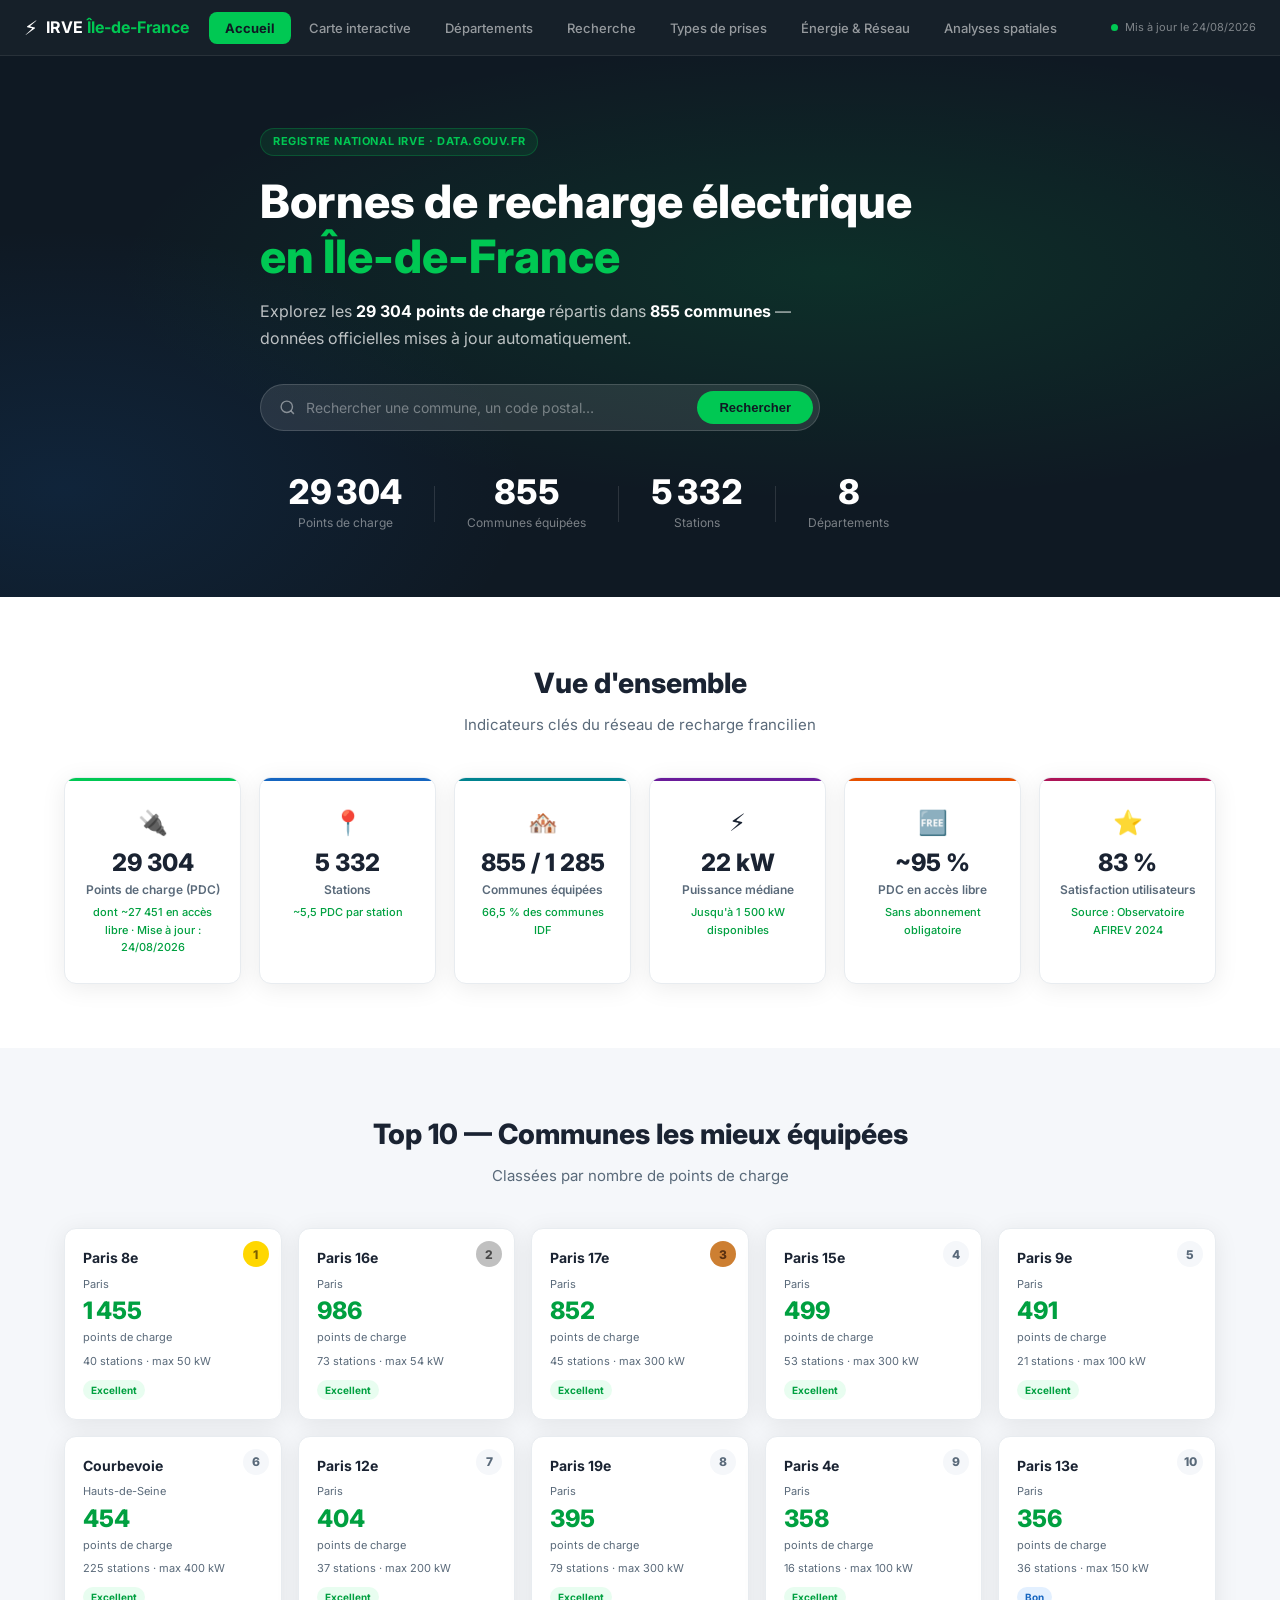
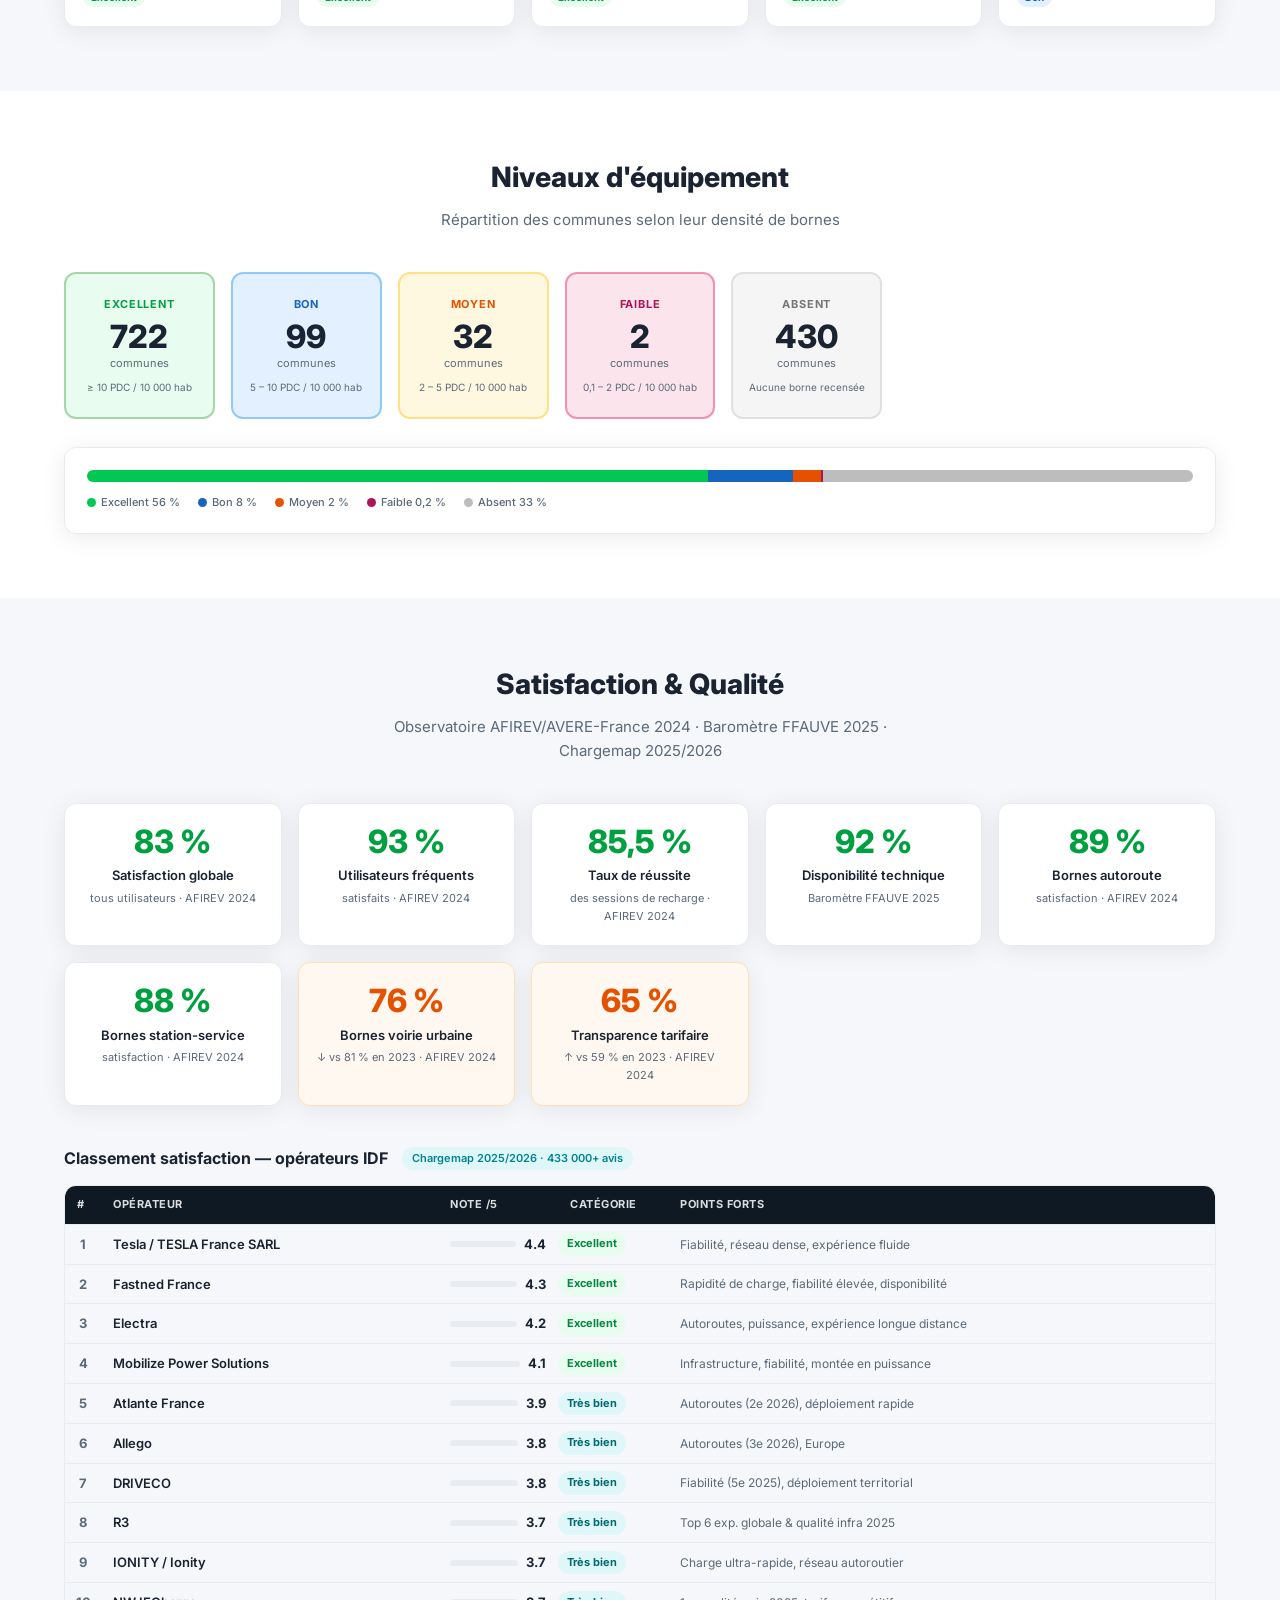
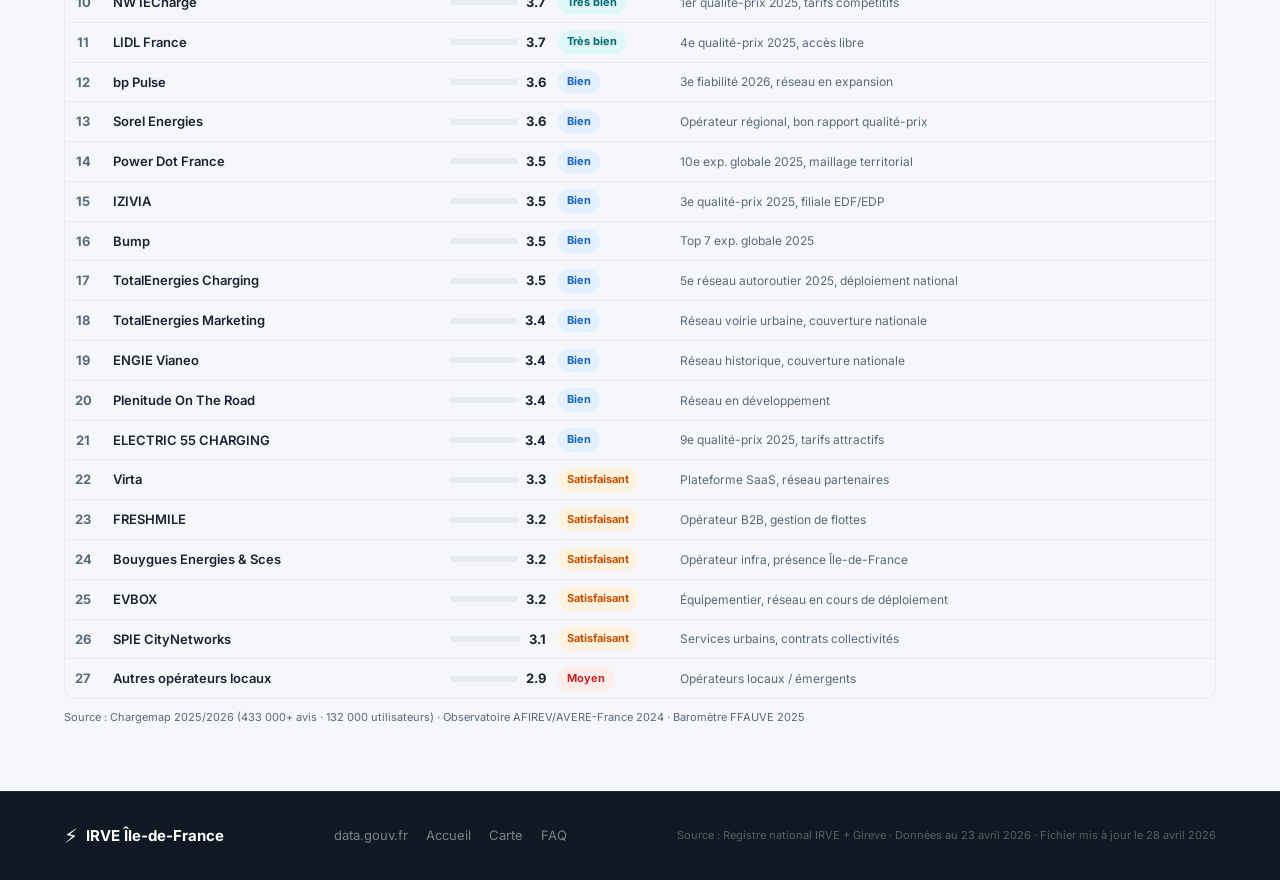
==== commit ef2dfe06: "Mise à jour 24/08/2026 : registre data.gouv.fr du 24/08 + correctif de l'offre E2SFCA Données - data" ====
--- a/index.html
+++ b/index.html
@@ -4,7 +4,7 @@
   <meta charset="UTF-8" />
   <meta name="viewport" content="width=device-width, initial-scale=1.0" />
   <title>Bornes de Recharge Électrique — Île-de-France | IRVE IDF</title>
-  <meta name="description" content="Explorez les 28 219 points de charge en Île-de-France. Carte interactive, statistiques et recherche par commune." />
+  <meta name="description" content="Explorez les 29 304 points de charge en Île-de-France. Carte interactive, statistiques et recherche par commune." />
   <link rel="stylesheet" href="lib/leaflet.css" />
   <link rel="stylesheet" href="style.css" />
   <link rel="preconnect" href="https://fonts.googleapis.com" />
@@ -30,7 +30,7 @@
       <button class="tab-btn"        data-tab="faq"        onclick="showTab('faq')">FAQ</button>
     </nav>
     <div class="header-badge">
-      <span class="badge-dot"></span>Mis à jour le 09/06/2026
+      <span class="badge-dot"></span>Mis à jour le 24/08/2026
     </div>
   </div>
 </header>
@@ -57,7 +57,7 @@
     <div class="hero-content">
       <div class="hero-label">Registre national IRVE · data.gouv.fr</div>
       <h1>Bornes de recharge électrique<br /><span class="hero-accent">en Île-de-France</span></h1>
-      <p class="hero-sub">Explorez les <strong>28 219 points de charge</strong> répartis dans <strong>852 communes</strong> — données officielles mises à jour automatiquement.</p>
+      <p class="hero-sub">Explorez les <strong>29 304 points de charge</strong> répartis dans <strong>855 communes</strong> — données officielles mises à jour automatiquement.</p>
 
       <div class="search-bar-wrap">
         <div class="search-bar">
@@ -69,11 +69,11 @@
       </div>
 
       <div class="hero-stats">
-        <div class="hstat"><span class="hstat-num" data-target="28219">0</span><span class="hstat-label">Points de charge</span></div>
+        <div class="hstat"><span class="hstat-num" data-target="29304">0</span><span class="hstat-label">Points de charge</span></div>
         <div class="hstat-sep"></div>
-        <div class="hstat"><span class="hstat-num" data-target="852">0</span><span class="hstat-label">Communes équipées</span></div>
+        <div class="hstat"><span class="hstat-num" data-target="855">0</span><span class="hstat-label">Communes équipées</span></div>
         <div class="hstat-sep"></div>
-        <div class="hstat"><span class="hstat-num" data-target="5694">0</span><span class="hstat-label">Stations</span></div>
+        <div class="hstat"><span class="hstat-num" data-target="5332">0</span><span class="hstat-label">Stations</span></div>
         <div class="hstat-sep"></div>
         <div class="hstat"><span class="hstat-num" data-target="8">0</span><span class="hstat-label">Départements</span></div>
       </div>
@@ -87,21 +87,21 @@
       <div class="stat-grid">
         <div class="stat-card stat-green">
           <div class="stat-card-icon">🔌</div>
-          <div class="stat-card-val">28 219</div>
+          <div class="stat-card-val">29 304</div>
           <div class="stat-card-label">Points de charge (PDC)</div>
-          <div class="stat-card-sub">dont ~26 829 en accès libre · Mise à jour : 09/06/2026</div>
+          <div class="stat-card-sub">dont ~27 451 en accès libre · Mise à jour : 24/08/2026</div>
         </div>
         <div class="stat-card stat-blue">
           <div class="stat-card-icon">📍</div>
-          <div class="stat-card-val">5 694</div>
+          <div class="stat-card-val">5 332</div>
           <div class="stat-card-label">Stations</div>
-          <div class="stat-card-sub">~5,0 PDC par station</div>
+          <div class="stat-card-sub">~5,5 PDC par station</div>
         </div>
         <div class="stat-card stat-teal">
           <div class="stat-card-icon">🏘️</div>
-          <div class="stat-card-val">852 / 1 285</div>
+          <div class="stat-card-val">855 / 1 285</div>
           <div class="stat-card-label">Communes équipées</div>
-          <div class="stat-card-sub">66,3 % des communes IDF</div>
+          <div class="stat-card-sub">66,5 % des communes IDF</div>
         </div>
         <div class="stat-card stat-purple">
           <div class="stat-card-icon">⚡</div>
@@ -138,26 +138,26 @@
     <div class="container">
       <div class="section-header"><h2>Niveaux d'équipement</h2><p>Répartition des communes selon leur densité de bornes</p></div>
       <div class="niveau-grid">
-        <div class="niveau-card niveau-excellent"><div class="niveau-badge">Excellent</div><div class="niveau-count">698</div><div class="niveau-label">communes</div><div class="niveau-desc">≥ 10 PDC / 10 000 hab</div></div>
-        <div class="niveau-card niveau-bon"><div class="niveau-badge">Bon</div><div class="niveau-count">110</div><div class="niveau-label">communes</div><div class="niveau-desc">5 – 10 PDC / 10 000 hab</div></div>
-        <div class="niveau-card niveau-moyen"><div class="niveau-badge">Moyen</div><div class="niveau-count">39</div><div class="niveau-label">communes</div><div class="niveau-desc">2 – 5 PDC / 10 000 hab</div></div>
-        <div class="niveau-card niveau-faible"><div class="niveau-badge">Faible</div><div class="niveau-count">5</div><div class="niveau-label">communes</div><div class="niveau-desc">0,1 – 2 PDC / 10 000 hab</div></div>
-        <div class="niveau-card niveau-absent"><div class="niveau-badge">Absent</div><div class="niveau-count">433</div><div class="niveau-label">communes</div><div class="niveau-desc">Aucune borne recensée</div></div>
+        <div class="niveau-card niveau-excellent"><div class="niveau-badge">Excellent</div><div class="niveau-count">722</div><div class="niveau-label">communes</div><div class="niveau-desc">≥ 10 PDC / 10 000 hab</div></div>
+        <div class="niveau-card niveau-bon"><div class="niveau-badge">Bon</div><div class="niveau-count">99</div><div class="niveau-label">communes</div><div class="niveau-desc">5 – 10 PDC / 10 000 hab</div></div>
+        <div class="niveau-card niveau-moyen"><div class="niveau-badge">Moyen</div><div class="niveau-count">32</div><div class="niveau-label">communes</div><div class="niveau-desc">2 – 5 PDC / 10 000 hab</div></div>
+        <div class="niveau-card niveau-faible"><div class="niveau-badge">Faible</div><div class="niveau-count">2</div><div class="niveau-label">communes</div><div class="niveau-desc">0,1 – 2 PDC / 10 000 hab</div></div>
+        <div class="niveau-card niveau-absent"><div class="niveau-badge">Absent</div><div class="niveau-count">430</div><div class="niveau-label">communes</div><div class="niveau-desc">Aucune borne recensée</div></div>
       </div>
       <div class="niveau-bar-wrap">
         <div class="niveau-bar">
-          <div class="nb-seg nb-excellent" style="width:54.3%" title="Excellent : 698 communes"></div>
-          <div class="nb-seg nb-bon"       style="width:8.6%"  title="Bon : 110 communes"></div>
-          <div class="nb-seg nb-moyen"     style="width:3.0%"  title="Moyen : 39 communes"></div>
-          <div class="nb-seg nb-faible"    style="width:0.4%"  title="Faible : 5 communes"></div>
-          <div class="nb-seg nb-absent"    style="width:33.7%" title="Absent : 433 communes"></div>
+          <div class="nb-seg nb-excellent" style="width:56.2%" title="Excellent : 722 communes"></div>
+          <div class="nb-seg nb-bon"       style="width:7.7%"  title="Bon : 99 communes"></div>
+          <div class="nb-seg nb-moyen"     style="width:2.5%"  title="Moyen : 32 communes"></div>
+          <div class="nb-seg nb-faible"    style="width:0.2%"  title="Faible : 2 communes"></div>
+          <div class="nb-seg nb-absent"    style="width:33.5%" title="Absent : 430 communes"></div>
         </div>
         <div class="niveau-bar-legend">
-          <span><i class="dot dot-excellent"></i>Excellent 54 %</span>
-          <span><i class="dot dot-bon"></i>Bon 9 %</span>
-          <span><i class="dot dot-moyen"></i>Moyen 3 %</span>
-          <span><i class="dot dot-faible"></i>Faible 0,4 %</span>
-          <span><i class="dot dot-absent"></i>Absent 34 %</span>
+          <span><i class="dot dot-excellent"></i>Excellent 56 %</span>
+          <span><i class="dot dot-bon"></i>Bon 8 %</span>
+          <span><i class="dot dot-moyen"></i>Moyen 2 %</span>
+          <span><i class="dot dot-faible"></i>Faible 0,2 %</span>
+          <span><i class="dot dot-absent"></i>Absent 33 %</span>
         </div>
       </div>
     </div>
@@ -432,7 +432,7 @@
     <div class="energie-section">
       <div class="energie-section-title">☀️ Potentiel Solaire par département — API PVGIS</div>
       <p class="energie-intro">
-        Irradiance annuelle optimale calculée en temps réel via l'API <strong>PVGIS v5.2</strong> (JRC, Commission Européenne)
+        Irradiance annuelle optimale issue de l'API <strong>PVGIS v5.2</strong> (JRC, Commission Européenne)
         pour chaque département d'Île-de-France. Ces données permettent d'évaluer le potentiel d'alimentation solaire
         des bornes IRVE (autonomie, dimensionnement de panneaux, couverture partielle de la consommation des PDC).
       </p>
@@ -504,37 +504,37 @@
       <div class="stat-grid">
         <div class="stat-card stat-orange">
           <div class="stat-card-icon">⚖️</div>
-          <div class="stat-card-val">0,530</div>
+          <div class="stat-card-val">0,511</div>
           <div class="stat-card-label">Indice de Gini (accès)</div>
-          <div class="stat-card-sub">Forte inégalité : les 50 % de communes les moins équipées ne concentrent que 16,9 % des bornes</div>
+          <div class="stat-card-sub">Forte inégalité : les 50 % de communes les moins équipées ne concentrent que 17,7 % des bornes</div>
         </div>
         <div class="stat-card stat-blue">
           <div class="stat-card-icon">🧭</div>
-          <div class="stat-card-val">0,184</div>
+          <div class="stat-card-val">0,178</div>
           <div class="stat-card-label">Indice de Moran (I)</div>
           <div class="stat-card-sub">Autocorrélation spatiale significative (p = 0,001) : l'équipement se regroupe géographiquement</div>
         </div>
         <div class="stat-card stat-green">
           <div class="stat-card-icon">⏱️</div>
-          <div class="stat-card-val">98,4 %</div>
+          <div class="stat-card-val">98,3 %</div>
           <div class="stat-card-label">Population à ≤ 5 min d'une borne</div>
           <div class="stat-card-sub">Temps de route médian : 1,8 min · l'enjeu francilien est l'intensité de l'offre, pas la distance</div>
         </div>
         <div class="stat-card stat-purple">
           <div class="stat-card-icon">🏢</div>
-          <div class="stat-card-val">94 %</div>
+          <div class="stat-card-val">93 %</div>
           <div class="stat-card-label">Communes en quasi-monopole</div>
-          <div class="stat-card-sub">818 / 874 communes équipées ont un HHI &gt; 2 500 (un seul opérateur dominant)</div>
+          <div class="stat-card-sub">812 / 877 communes équipées ont un HHI &gt; 2 500 (un seul opérateur dominant)</div>
         </div>
         <div class="stat-card stat-teal">
           <div class="stat-card-icon">📍</div>
-          <div class="stat-card-val">70,6 %</div>
+          <div class="stat-card-val">71,5 %</div>
           <div class="stat-card-label">Bornes à &lt; 500 m d'un attracteur</div>
-          <div class="stat-card-sub">Gare ou grand commerce à proximité (65,9 % commerce · 35,2 % gare)</div>
+          <div class="stat-card-sub">Gare ou grand commerce à proximité (67,0 % commerce · 36,7 % gare)</div>
         </div>
         <div class="stat-card stat-pink">
           <div class="stat-card-icon">🎯</div>
-          <div class="stat-card-val">0,462</div>
+          <div class="stat-card-val">0,215</div>
           <div class="stat-card-label">Gini de l'accessibilité (E2SFCA)</div>
           <div class="stat-card-sub">Corrélation avec le revenu ≈ 0 : l'inégalité d'accès est géographique, pas sociale</div>
         </div>
@@ -649,11 +649,11 @@
       <div class="ana-figures">
         <a class="ana-fig" href="analyses/lorenz_gini.png" target="_blank" rel="noopener">
           <img src="analyses/lorenz_gini.png" alt="Courbe de Lorenz" loading="lazy" />
-          <span class="ana-fig-cap">Courbe de Lorenz — inégalité de répartition des bornes (Gini = 0,53)</span>
+          <span class="ana-fig-cap">Courbe de Lorenz — inégalité de répartition des bornes (Gini = 0,51)</span>
         </a>
         <a class="ana-fig" href="analyses/moran_scatter.png" target="_blank" rel="noopener">
           <img src="analyses/moran_scatter.png" alt="Diagramme de Moran" loading="lazy" />
-          <span class="ana-fig-cap">Diagramme de Moran — autocorrélation spatiale (I = 0,184)</span>
+          <span class="ana-fig-cap">Diagramme de Moran — autocorrélation spatiale (I = 0,178)</span>
         </a>
         <a class="ana-fig" href="analyses/quartiles_revenu.png" target="_blank" rel="noopener">
           <img src="analyses/quartiles_revenu.png" alt="Équipement par quartile de revenu" loading="lazy" />
@@ -699,7 +699,7 @@
 
       <div class="faq-item">
         <button class="faq-q" onclick="toggleFaq(this)">Combien y a-t-il de bornes de recharge en Île-de-France ?<span class="faq-arrow">▾</span></button>
-        <div class="faq-a">Au 9 juin 2026, l'Île-de-France compte <strong>28 219 points de charge (PDC)</strong> recensés dans le registre national consolidé (data.gouv.fr / AFIREV), répartis dans <strong>5 694 stations</strong> sur <strong>852 communes</strong> équipées (sur 1 285). Soit une moyenne de <strong>22,4 PDC pour 10 000 habitants</strong>.</div>
+        <div class="faq-a">Au 24 août 2026, l'Île-de-France compte <strong>29 304 points de charge (PDC)</strong> recensés dans le registre national consolidé (data.gouv.fr / AFIREV), répartis dans <strong>5 332 stations</strong> sur <strong>855 communes</strong> équipées (sur 1 285). Soit une moyenne de <strong>23,3 PDC pour 10 000 habitants</strong>.</div>
       </div>
       <div class="faq-item">
         <button class="faq-q" onclick="toggleFaq(this)">Quels types de connecteurs sont disponibles ?<span class="faq-arrow">▾</span></button>
@@ -727,7 +727,7 @@
       </div>
       <div class="faq-item">
         <button class="faq-q" onclick="toggleFaq(this)">Pourquoi certaines communes n'ont-elles aucune borne ?<span class="faq-arrow">▾</span></button>
-        <div class="faq-a"><strong>441 communes</strong> (34 %) n'ont aucun PDC recensé — principalement des communes rurales de Seine-et-Marne. Leur équipement dépend des politiques locales et des projets France 2030.</div>
+        <div class="faq-a"><strong>430 communes</strong> (33 %) n'ont aucun PDC recensé — principalement des communes rurales de Seine-et-Marne. Leur équipement dépend des politiques locales et des projets France 2030.</div>
       </div>
     </div>
   </div>
